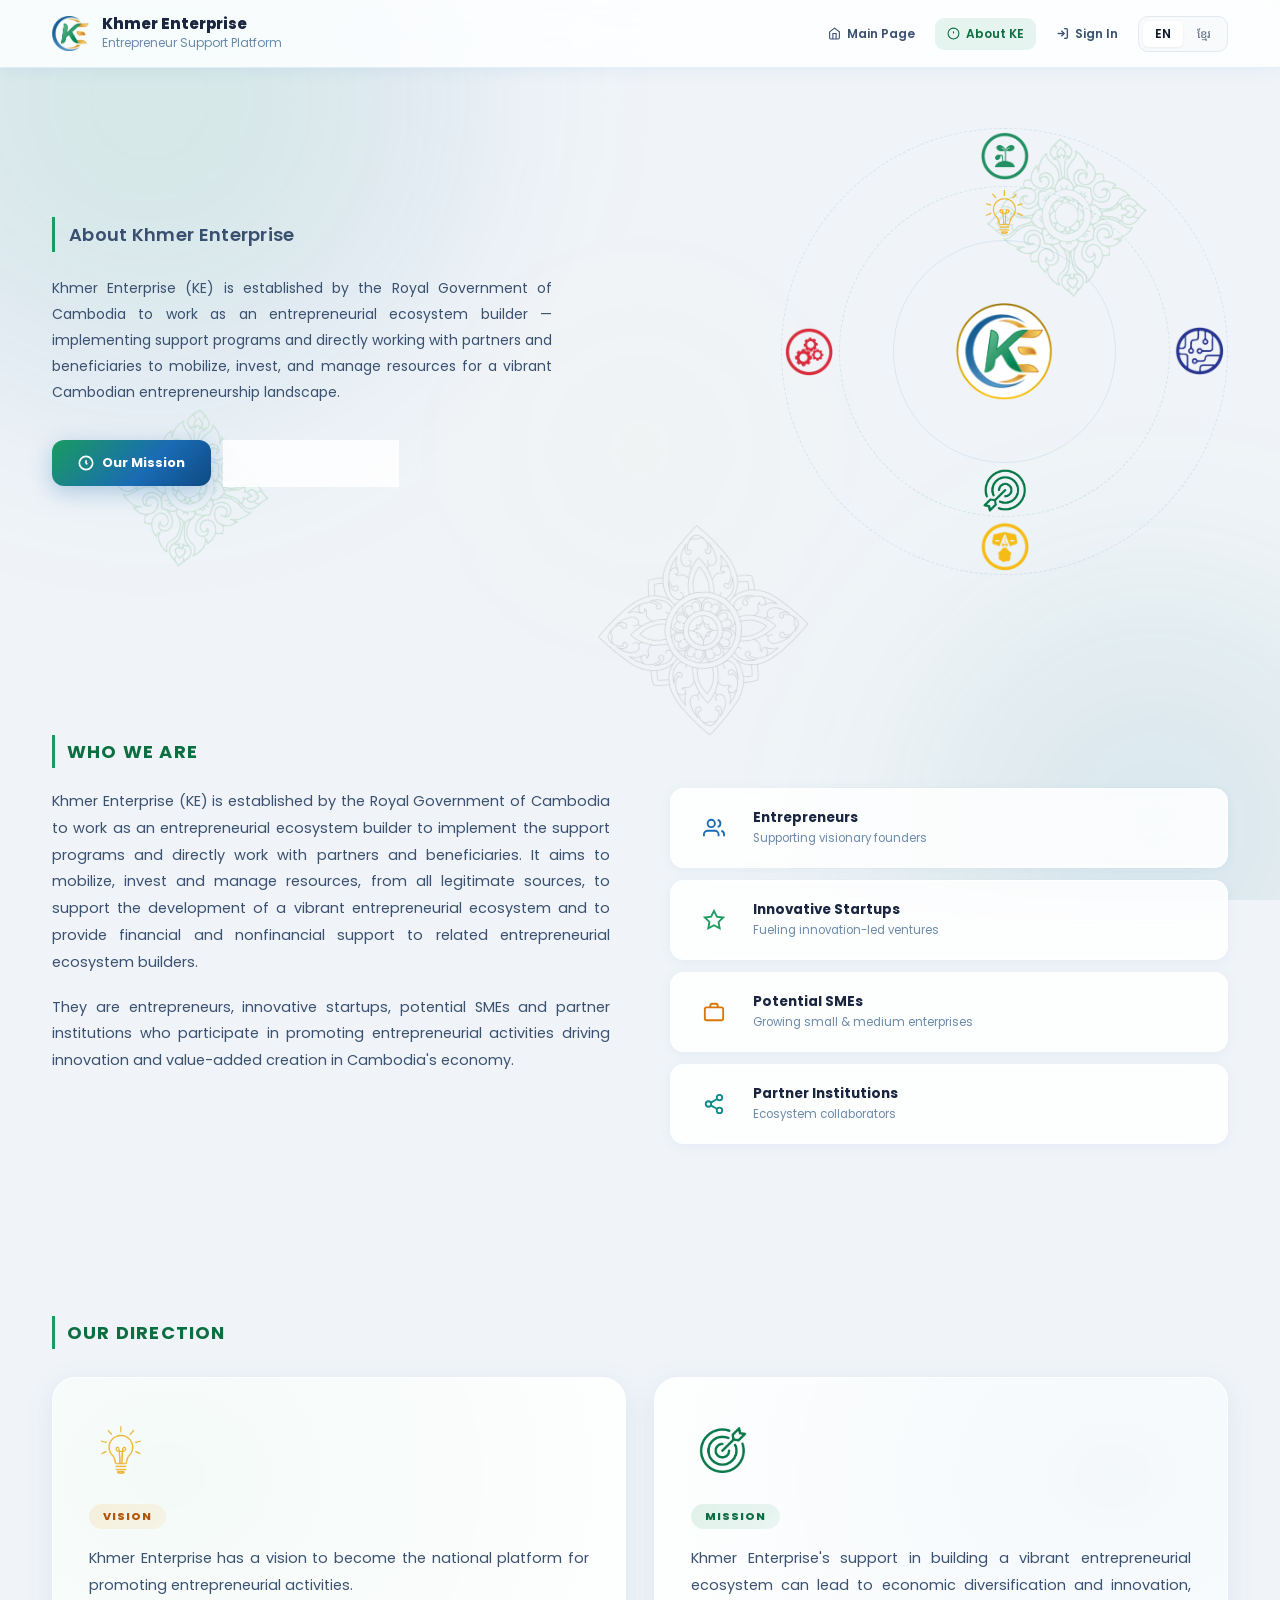
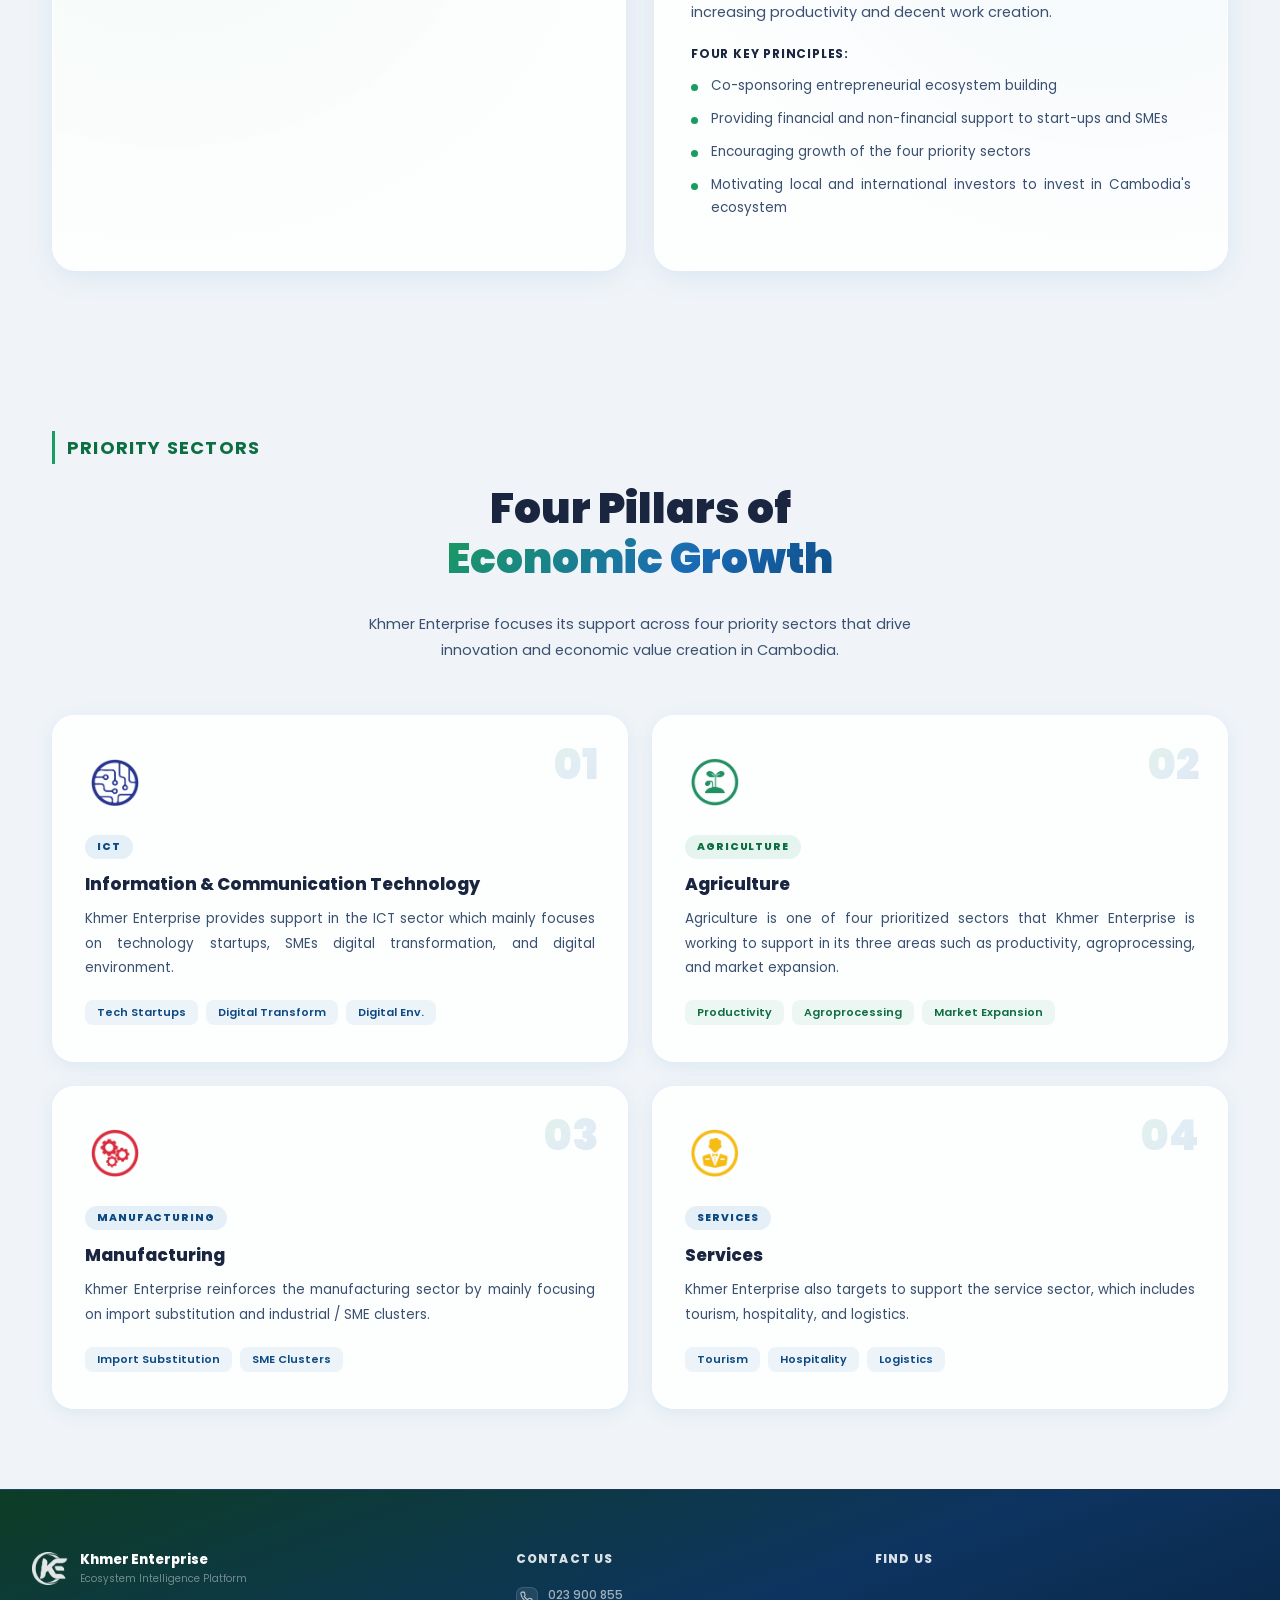
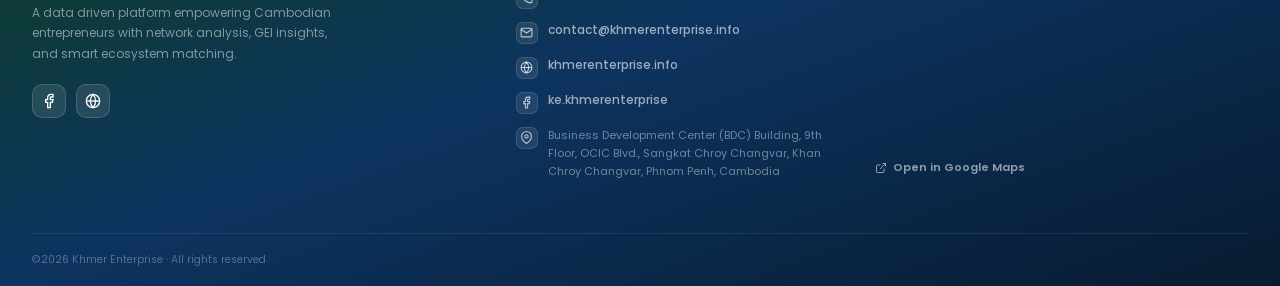
==== aboutke.html @ 92e5f7a9 "heh" ====
<!DOCTYPE html>
<html lang="en">
<head>
<meta charset="UTF-8">
<meta name="viewport" content="width=device-width, initial-scale=1.0">
<title>About KE · Khmer Enterprise</title>
<link href="https://fonts.googleapis.com/css2?family=Poppins:wght@300;400;500;600;700;800;900&family=Noto+Sans+Khmer:wght@300;400;500;600;700;800&display=swap" rel="stylesheet">
<link rel="stylesheet" href="css/aboutke.css">
<link rel="icon" type="image/x-icon" href="images/favicon.ico">
</head>
<body>

<!-- ══════════════════════════════ BACKGROUND ══════════════════════════════ -->
<div class="bg-layer">
  <div class="bg-orb bg-orb-1"></div>
  <div class="bg-orb bg-orb-2"></div>
  <div class="bg-orb bg-orb-3"></div>
  <img src="images/artwork_2.png" alt="" class="bg-artwork bg-artwork-main">
  <img src="images/artwork_1.png" alt="" class="bg-artwork bg-artwork-third">
  <img src="images/artwork_2.png" alt="" class="bg-artwork bg-artwork-secondary">
</div>

<!-- ══════════════════════════════ NAV ══════════════════════════════ -->
<nav class="nav" id="main-nav">
  <div class="nav-inner">
    <a href="index.html" class="nav-logo">
      <img src="images/logo_KE.png" alt="KE" class="nav-logo-img">
      <div>
        <div class="nav-brand">Khmer Enterprise</div>
        <div class="nav-sub">Entrepreneur Support Platform</div>
      </div>
    </a>

    <div class="nav-links" id="nav-links">
      <!-- Page navigation -->
      <a href="index.html" class="nav-link">
        <svg xmlns="http://www.w3.org/2000/svg" width="13" height="13" viewBox="0 0 24 24" fill="none" stroke="currentColor" stroke-width="2"><path d="M3 9l9-7 9 7v11a2 2 0 0 1-2 2H5a2 2 0 0 1-2-2z"/><polyline points="9 22 9 12 15 12 15 22"/></svg>
        <span data-en="Main Page" data-kh="ទំព័រដើម">Main Page</span>
      </a>
      <a href="aboutke.html" class="nav-link active">
        <svg xmlns="http://www.w3.org/2000/svg" width="13" height="13" viewBox="0 0 24 24" fill="none" stroke="currentColor" stroke-width="2"><circle cx="12" cy="12" r="10"/><line x1="12" y1="8" x2="12" y2="12"/><line x1="12" y1="16" x2="12.01" y2="16"/></svg>
        <span data-en="About KE" data-kh="អំពីសហគ្រិនខ្មែរ">About KE</span>
      </a>
      <a href="login.html" class="nav-link">
        <svg xmlns="http://www.w3.org/2000/svg" width="13" height="13" viewBox="0 0 24 24" fill="none" stroke="currentColor" stroke-width="2.5"><path d="M15 3h4a2 2 0 0 1 2 2v14a2 2 0 0 1-2 2h-4"/><polyline points="10 17 15 12 10 7"/><line x1="15" y1="12" x2="3" y2="12"/></svg>
        <span data-en="Sign In" data-kh="ចូលប្រើប្រាស់">Sign In</span>
      </a>
      <button class="lang-toggle" id="lang-toggle" onclick="toggleLanguage()" aria-label="Toggle language">
        <span class="lang-option lang-option-en active">EN</span>
        <span class="lang-option lang-option-kh">ខ្មែរ</span>
      </button>
    </div>

    <button class="hamburger" id="hamburger" onclick="toggleMenu()" aria-label="Menu">
      <span></span><span></span><span></span>
    </button>
  </div>
</nav>

<!-- ══════════════════════════════ HERO ══════════════════════════════ -->
<section class="ake-hero">
  <div class="ake-hero-inner">
    <div class="ake-hero-badge" data-aos="fade-up">
      <span data-en="About Khmer Enterprise" data-kh="អំពីសហគ្រិនខ្មែរ">About Khmer Enterprise</span>
    </div>
    <p class="ake-hero-desc" data-aos="fade-up" data-aos-delay="160"
       data-en="Khmer Enterprise (KE) is established by the Royal Government of Cambodia to work as an entrepreneurial ecosystem builder — implementing support programs and directly working with partners and beneficiaries to mobilize, invest, and manage resources for a vibrant Cambodian entrepreneurship landscape."
       data-kh="សហគ្រិនខ្មែរ (KE) ត្រូវបានបង្កើតឡើងដោយរាជរដ្ឋាភិបាលកម្ពុជាដើម្បីដើរតួជាអ្នកកសាងប្រព័ន្ធអេកូឡូស៊ីសហគ្រិន ក្នុងការអនុវត្តកម្មវិធីគាំទ្រ និងធ្វើការដោយផ្ទាល់ជាមួយដៃគូ និងអ្នកទទួលផល ដើម្បីគ្រប់គ្រងធនធានសម្រាប់ការអភិវឌ្ឍសហគ្រិនភាពនៅកម្ពុជា។">
      Khmer Enterprise (KE) is established by the Royal Government of Cambodia to work as an entrepreneurial ecosystem builder — implementing support programs and directly working with partners and beneficiaries to mobilize, invest, and manage resources for a vibrant Cambodian entrepreneurship landscape.
    </p>
    <div class="ake-hero-actions" data-aos="fade-up" data-aos-delay="240">
      <a href="#vision-mission" class="btn-primary">
        <svg xmlns="http://www.w3.org/2000/svg" width="16" height="16" viewBox="0 0 24 24" fill="none" stroke="currentColor" stroke-width="2.5"><circle cx="12" cy="12" r="10"/><polyline points="12 8 12 12 14 14"/></svg>
        <span data-en="Our Mission" data-kh="បេសកកម្មរបស់យើង">Our Mission</span>
      </a>
      <a href="#sectors" class="btn-ghost">
        <svg xmlns="http://www.w3.org/2000/svg" width="16" height="16" viewBox="0 0 24 24" fill="none" stroke="currentColor" stroke-width="2"><rect x="3" y="3" width="7" height="7"/><rect x="14" y="3" width="7" height="7"/><rect x="3" y="14" width="7" height="7"/><rect x="14" y="14" width="7" height="7"/></svg>
        <span data-en="Explore Sectors" data-kh="ស្វែងរកវិស័យ">Explore Sectors</span>
      </a>
    </div>
  </div>

  <!-- Floating KE emblem with icon satellites -->
    <div class="ake-hero-emblem" data-aos="fade-left" data-aos-delay="200">
        <div class="emblem-ring emblem-ring-outer"></div>
        <div class="emblem-ring emblem-ring-mid"></div>
        <div class="emblem-ring emblem-ring-inner"></div>

        <!-- Center logo -->
        <div class="emblem-logo-wrap">
        <img src="images/KEbot_2.png" alt="KE Logo" class="emblem-logo">
        </div>

        <!-- OUTER RING (100% - FIRST CIRCLE) - 4 artwork icons moving CLOCKWISE -->
        <div class="emblem-orbit emblem-orbit-outer-1">
        <div class="emblem-satellite emblem-satellite-outer">
            <img src="images/artwork_icon_1.png" alt="Icon 1">
        </div>
        </div>
        <div class="emblem-orbit emblem-orbit-outer-2">
        <div class="emblem-satellite emblem-satellite-outer">
            <img src="images/artwork_icon_2.png" alt="Icon 2">
        </div>
        </div>
        <div class="emblem-orbit emblem-orbit-outer-3">
        <div class="emblem-satellite emblem-satellite-outer">
            <img src="images/artwork_icon_3.png" alt="Icon 3">
        </div>
        </div>
        <div class="emblem-orbit emblem-orbit-outer-4">
        <div class="emblem-satellite emblem-satellite-outer">
            <img src="images/artwork_icon_4.png" alt="Icon 4">
        </div>
        </div>

        <!-- MID RING (74% - SECOND CIRCLE) - Vision & Mission moving COUNTER-CLOCKWISE -->
        <div class="emblem-orbit emblem-orbit-mid-1">
        <div class="emblem-satellite emblem-satellite-mid">
            <img src="images/artwork_icon_vision.png" alt="Vision Icon">
        </div>
        </div>
        <div class="emblem-orbit emblem-orbit-mid-2">
        <div class="emblem-satellite emblem-satellite-mid">
            <img src="images/artwork_icon_mission.png" alt="Mission Icon">
        </div>
        </div>
    </div>
</section>

<!-- ══════════════════════════════ ABOUT BLOCK ══════════════════════════════ -->
<section class="ake-section" id="about">
  <div class="ake-section-inner">
    <div class="ake-section-label" data-aos="fade-up">
      <span data-en="Who We Are" data-kh="សហគ្រិនខ្មែរជានរណា">Who We Are</span>
    </div>
    <div class="about-two-col" data-aos="fade-up" data-aos-delay="60">
      <div class="about-text-block">
        <p class="about-para"
           data-en="Khmer Enterprise (KE) is established by the Royal Government of Cambodia to work as an entrepreneurial ecosystem builder to implement the support programs and directly work with partners and beneficiaries. It aims to mobilize, invest and manage resources, from all legitimate sources, to support the development of a vibrant entrepreneurial ecosystem and to provide financial and nonfinancial support to related entrepreneurial ecosystem builders."
           data-kh="សហគ្រិនខ្មែរ (KE) ត្រូវបានបង្កើតឡើងដោយរាជរដ្ឋាភិបាលកម្ពុជាដើម្បីដើរតួជាអ្នកកសាងប្រព័ន្ធអេកូឡូស៊ីសហគ្រិន ក្នុងការអនុវត្តកម្មវិធីគាំទ្រនានា និងធ្វើការដោយផ្ទាល់ជាមួយដៃគូ និងអ្នកទទួលផល។ សហគ្រិនខ្មែរមានគោលបំណងកៀរគរ វិនិយោគ និងគ្រប់គ្រងធនធានពីប្រភពស្របច្បាប់ទាំងឡាយ ដើម្បីគាំទ្រដល់ការអភិវឌ្ឍប្រព័ន្ធអេកូឡូស៊ីសហគ្រិនភាពដែលមានភាពរស់រវើក និងផ្តល់ការគាំទ្រផ្នែកហិរញ្ញវត្ថុ និងមិនមែនហិរញ្ញវត្ថុ ដល់អ្នកកសាងពាក់ព័ន្ធ ក្នុងប្រព័ន្ធអេកូឡូស៊ីសហគ្រិនភាព។">
          Khmer Enterprise (KE) is established by the Royal Government of Cambodia to work as an entrepreneurial ecosystem builder to implement the support programs and directly work with partners and beneficiaries. It aims to mobilize, invest and manage resources, from all legitimate sources, to support the development of a vibrant entrepreneurial ecosystem and to provide financial and nonfinancial support to related entrepreneurial ecosystem builders.
        </p>
        <p class="about-para"
           data-en="They are entrepreneurs, innovative startups, potential SMEs and partner institutions who participate in promoting entrepreneurial activities driving innovation and value-added creation in Cambodia's economy."
           data-kh="អ្នកទាំងនោះរួមមាន សហគ្រិន ធុរកិច្ចបង្កើតថ្មីដែលមានលក្ខណៈនវានុវត្តន៍ សហគ្រាសធុនតូច និងមធ្យមដែលពោរពេញដោយសក្តានុពល និងស្ថាប័នដៃគូ ដែលចូលរួមលើកម្ពស់សកម្មភាពសហគ្រិនភាព ដើម្បីជំរុញនវានុវត្តន៍ និងការបង្កើតតម្លៃបន្ថែម នៅក្នុងសេដ្ឋកិច្ចកម្ពុជា។">
          They are entrepreneurs, innovative startups, potential SMEs and partner institutions who participate in promoting entrepreneurial activities driving innovation and value-added creation in Cambodia's economy.
        </p>
      </div>
      <div class="about-pillars">
        <div class="pillar-card" data-aos="fade-up" data-aos-delay="100">
          <div class="pillar-icon">
            <svg xmlns="http://www.w3.org/2000/svg" width="22" height="22" viewBox="0 0 24 24" fill="none" stroke="var(--blue)" stroke-width="2"><path d="M17 21v-2a4 4 0 0 0-4-4H5a4 4 0 0 0-4 4v2"/><circle cx="9" cy="7" r="4"/><path d="M23 21v-2a4 4 0 0 0-3-3.87"/><path d="M16 3.13a4 4 0 0 1 0 7.75"/></svg>
          </div>
          <div>
            <div class="pillar-title" data-en="Entrepreneurs" data-kh="សហគ្រិន">Entrepreneurs</div>
            <div class="pillar-desc" data-en="Supporting visionary founders" data-kh="ជំរុញដល់ស្ថាបនិក">Supporting visionary founders</div>
          </div>
        </div>
        <div class="pillar-card" data-aos="fade-up" data-aos-delay="160">
          <div class="pillar-icon">
            <svg xmlns="http://www.w3.org/2000/svg" width="22" height="22" viewBox="0 0 24 24" fill="none" stroke="var(--green)" stroke-width="2"><polygon points="12 2 15.09 8.26 22 9.27 17 14.14 18.18 21.02 12 17.77 5.82 21.02 7 14.14 2 9.27 8.91 8.26 12 2"/></svg>
          </div>
          <div>
            <div class="pillar-title" data-en="Innovative Startups" data-kh="ធុរកិច្ចបង្កើតថ្មី">Innovative Startups</div>
            <div class="pillar-desc" data-en="Fueling innovation-led ventures" data-kh="ជំរុញគំនិតថ្មី">Fueling innovation-led ventures</div>
          </div>
        </div>
        <div class="pillar-card" data-aos="fade-up" data-aos-delay="220">
          <div class="pillar-icon">
            <svg xmlns="http://www.w3.org/2000/svg" width="22" height="22" viewBox="0 0 24 24" fill="none" stroke="var(--orange)" stroke-width="2"><rect x="2" y="7" width="20" height="14" rx="2"/><path d="M16 7V5a2 2 0 0 0-2-2h-4a2 2 0 0 0-2 2v2"/></svg>
          </div>
          <div>
            <div class="pillar-title" data-en="Potential SMEs" data-kh="សហគ្រាសធុនតូច-មធ្យម">Potential SMEs</div>
            <div class="pillar-desc" data-en="Growing small & medium enterprises" data-kh="លូតលាស់ SMEs">Growing small &amp; medium enterprises</div>
          </div>
        </div>
        <div class="pillar-card" data-aos="fade-up" data-aos-delay="280">
          <div class="pillar-icon">
            <svg xmlns="http://www.w3.org/2000/svg" width="22" height="22" viewBox="0 0 24 24" fill="none" stroke="var(--teal)" stroke-width="2"><circle cx="18" cy="5" r="3"/><circle cx="6" cy="12" r="3"/><circle cx="18" cy="19" r="3"/><line x1="8.59" y1="13.51" x2="15.42" y2="17.49"/><line x1="15.41" y1="6.51" x2="8.59" y2="10.49"/></svg>
          </div>
          <div>
            <div class="pillar-title" data-en="Partner Institutions" data-kh="ស្ថាប័នដៃគូ">Partner Institutions</div>
            <div class="pillar-desc" data-en="Ecosystem collaborators" data-kh="អ្នកចូលរួមប្រព័ន្ធ">Ecosystem collaborators</div>
          </div>
        </div>
      </div>
    </div>
  </div>
</section>

<!-- ══════════════════════════════ VISION & MISSION ══════════════════════════════ -->
<section class="ake-section vm-section" id="vision-mission">
  <div class="ake-section-inner">
    <div class="ake-section-label" data-aos="fade-up">
      <span data-en="Our Direction" data-kh="ទិសដៅរបស់យើង">Our Direction</span>
    </div>

    <div class="vm-grid">

      <!-- VISION CARD -->
      <div class="vm-card vm-card-vision" data-aos="fade-right" data-aos-delay="60">
        <div class="vm-card-glow vm-glow-green"></div>
        <div class="vm-icon-wrap">
          <img src="images/artwork_icon_vision.png" alt="Vision" class="vm-icon-img" onerror="this.style.display='none'; this.nextElementSibling.style.display='flex'">
          <div class="vm-icon-fallback" style="display:none">
            <svg xmlns="http://www.w3.org/2000/svg" width="30" height="30" viewBox="0 0 24 24" fill="none" stroke="currentColor" stroke-width="1.8"><circle cx="12" cy="12" r="3"/><path d="M2 12s3.636-7 10-7 10 7 10 7-3.636 7-10 7S2 12 2 12"/></svg>
          </div>
        </div>
        <div class="vm-tag" data-en="Vision" data-kh="ចក្ខុវិស័យ">Vision</div>
        <p class="vm-text"
           data-en="Khmer Enterprise has a vision to become the national platform for promoting entrepreneurial activities."
           data-kh="ចក្ខុវិស័យរបស់សហគ្រិនខ្មែរ គឺក្លាយជាថ្នាលជាតិសម្រាប់ការលើកកម្ពស់គ្រប់សកម្មភាពរបស់វិស័យសហគ្រិនភាព។">
          Khmer Enterprise has a vision to become the national platform for promoting entrepreneurial activities.
        </p>
      </div>

      <!-- MISSION CARD -->
      <div class="vm-card vm-card-mission" data-aos="fade-left" data-aos-delay="120">
        <div class="vm-card-glow vm-glow-blue"></div>
        <div class="vm-icon-wrap">
          <img src="images/artwork_icon_mission.png" alt="Mission" class="vm-icon-img" onerror="this.style.display='none'; this.nextElementSibling.style.display='flex'">
          <div class="vm-icon-fallback" style="display:none">
            <svg xmlns="http://www.w3.org/2000/svg" width="30" height="30" viewBox="0 0 24 24" fill="none" stroke="currentColor" stroke-width="1.8"><circle cx="12" cy="12" r="10"/><circle cx="12" cy="12" r="6"/><circle cx="12" cy="12" r="2"/></svg>
          </div>
        </div>
        <div class="vm-tag vm-tag-blue" data-en="Mission" data-kh="បេសកកម្ម">Mission</div>
        <p class="vm-text"
           data-en="Khmer Enterprise's support in building a vibrant entrepreneurial ecosystem can lead to economic diversification and innovation, increasing productivity and decent work creation."
           data-kh="ការគាំទ្ររបស់សហគ្រិនខ្មែរ ក្នុងការកសាងប្រព័ន្ធអេកូឡូស៊ីសហគ្រិនភាពដ៏រស់រវើក អាចនាំទៅរកការធ្វើពិពិធកម្មសេដ្ឋកិច្ច និងនវានុវត្តន៍ បង្កើនផលិតភាព និងការបង្កើតការងារសមរម្យ។">
          Khmer Enterprise's support in building a vibrant entrepreneurial ecosystem can lead to economic diversification and innovation, increasing productivity and decent work creation.
        </p>
        <div class="vm-principles">
          <div class="vm-principles-title" data-en="Four Key Principles:" data-kh="គោលការណ៍សំខាន់ៗចំនួន ៤:">Four Key Principles:</div>
          <ul class="vm-list">
            <li data-en="Co-sponsoring entrepreneurial ecosystem building" data-kh="សហការឧបត្ថម្ភគាំទ្រដល់កិច្ចការកសាងប្រព័ន្ធអេកូឡូស៊ីសហគ្រិនភាព">Co-sponsoring entrepreneurial ecosystem building</li>
            <li data-en="Providing financial and non-financial support to start-ups and SMEs" data-kh="ផ្តល់ការគាំទ្រផ្នែកហិរញ្ញវត្ថុ និងមិនមែនហិរញ្ញវត្ថុដល់ធុរកិច្ចបង្កើតថ្មី និង SMEs">Providing financial and non-financial support to start-ups and SMEs</li>
            <li data-en="Encouraging growth of the four priority sectors" data-kh="លើកទឹកចិត្ត និងជំរុញកំណើនរបស់វិស័យអាទិភាពទាំងបួន">Encouraging growth of the four priority sectors</li>
            <li data-en="Motivating local and international investors to invest in Cambodia's ecosystem" data-kh="លើកទឹកចិត្តដល់វិនិយោគិនក្នុងស្រុក និងក្រៅស្រុក ឱ្យវិនិយោគលើប្រព័ន្ធអេកូឡូស៊ីសហគ្រិនភាពនៅកម្ពុជា">Motivating local and international investors to invest in Cambodia's ecosystem</li>
          </ul>
        </div>
      </div>

    </div>
  </div>
</section>

<!-- ══════════════════════════════ SECTORS ══════════════════════════════ -->
<section class="ake-section sectors-section" id="sectors">
  <div class="ake-section-inner">
    <div class="ake-section-label" data-aos="fade-up">
      <span data-en="Priority Sectors" data-kh="វិស័យអាទិភាព">Priority Sectors</span>
    </div>
    <h2 class="ake-section-title centered" data-aos="fade-up" data-aos-delay="40">
      <span data-en="Four Pillars of" data-kh="សសរស្តម្ភទាំងបួននៃ">Four Pillars of</span><br>
      <span class="gradient-text" data-en="Economic Growth" data-kh="កំណើនសេដ្ឋកិច្ច">Economic Growth</span>
    </h2>
    <p class="sectors-subtitle" data-aos="fade-up" data-aos-delay="80"
       data-en="Khmer Enterprise focuses its support across four priority sectors that drive innovation and economic value creation in Cambodia."
       data-kh="សហគ្រិនខ្មែរ ផ្តោតលើការគាំទ្រ វិស័យអាទិភាពទាំងបួន ដើម្បីជំរុញនវានុវត្តន៍ និងការបង្កើតតម្លៃសេដ្ឋកិច្ចនៅកម្ពុជា។">
      Khmer Enterprise focuses its support across four priority sectors that drive innovation and economic value creation in Cambodia.
    </p>

    <div class="sectors-grid">

      <!-- ICT -->
      <div class="sector-card sector-ict" data-aos="fade-up" data-aos-delay="60">
        <div class="sector-number">01</div>
        <div class="sector-icon-wrap">
          <img src="images/artwork_icon_2.png" alt="ICT" class="sector-icon-img" onerror="this.style.display='none'; this.nextElementSibling.style.display='flex'">
          <div class="sector-icon-fallback" style="display:none">
            <svg xmlns="http://www.w3.org/2000/svg" width="36" height="36" viewBox="0 0 24 24" fill="none" stroke="currentColor" stroke-width="1.6"><rect x="2" y="3" width="20" height="14" rx="2"/><line x1="8" y1="21" x2="16" y2="21"/><line x1="12" y1="17" x2="12" y2="21"/></svg>
          </div>
        </div>
        <div class="sector-tag" data-en="ICT" data-kh="ICT">ICT</div>
        <h3 class="sector-title"
            data-en="Information & Communication Technology"
            data-kh="បច្ចេកវិទ្យាព័ត៌មាន និងសារគមនាគមន៍">
          Information &amp; Communication Technology
        </h3>
        <p class="sector-desc"
           data-en="Khmer Enterprise provides support in the ICT sector which mainly focuses on technology startups, SMEs digital transformation, and digital environment."
           data-kh="សហគ្រិនខ្មែរផ្តល់ការគាំទ្រដល់វិស័យបច្ចេកវិទ្យាព័ត៌មាន និងសារគមនាគមន៍ (ICT) ដែលផ្តោតសំខាន់លើធុរកិច្ចបង្កើតថ្មីផ្នែកបច្ចេកវិទ្យា បរិវត្តកម្មឌីជីថលរបស់ SMEs និងបរិយាកាសឌីជីថល។">
          Khmer Enterprise provides support in the ICT sector which mainly focuses on technology startups, SMEs digital transformation, and digital environment.
        </p>
        <div class="sector-tags-row">
          <span class="stag" data-en="Tech Startups" data-kh="ធុរកិច្ចបច្ចេកវិទ្យា">Tech Startups</span>
          <span class="stag" data-en="Digital Transform" data-kh="ការបំប្លែងឌីជីថល">Digital Transform</span>
          <span class="stag" data-en="Digital Env." data-kh="បរិយាកាស">Digital Env.</span>
        </div>
      </div>

      <!-- AGRICULTURE -->
      <div class="sector-card sector-agri" data-aos="fade-up" data-aos-delay="120">
        <div class="sector-number">02</div>
        <div class="sector-icon-wrap">
          <img src="images/artwork_icon_1.png" alt="Agriculture" class="sector-icon-img" onerror="this.style.display='none'; this.nextElementSibling.style.display='flex'">
          <div class="sector-icon-fallback" style="display:none">
            <svg xmlns="http://www.w3.org/2000/svg" width="36" height="36" viewBox="0 0 24 24" fill="none" stroke="currentColor" stroke-width="1.6"><path d="M2 22 C4 17 8 10 12 8 C16 6 20 8 22 4"/><path d="M12 22 C12 16 10 12 7 10"/></svg>
          </div>
        </div>
        <div class="sector-tag sector-tag-green" data-en="Agriculture" data-kh="កសិកម្ម">Agriculture</div>
        <h3 class="sector-title" data-en="Agriculture" data-kh="កសិកម្ម">Agriculture</h3>
        <p class="sector-desc"
           data-en="Agriculture is one of four prioritized sectors that Khmer Enterprise is working to support in its three areas such as productivity, agroprocessing, and market expansion."
           data-kh="កសិកម្មគឺជាវិស័យមួយក្នុងចំណោម វិស័យអាទិភាពទាំងបួន ដែលសហគ្រិនខ្មែរ ធ្វើការគាំទ្រ ទៅលើបីផ្នែក សំខាន់ ដូចជា ផលិតភាព កសិ-រកែច្នៃ និងការពង្រីកទីផ្សារ។">
          Agriculture is one of four prioritized sectors that Khmer Enterprise is working to support in its three areas such as productivity, agroprocessing, and market expansion.
        </p>
        <div class="sector-tags-row">
          <span class="stag stag-green" data-en="Productivity" data-kh="ផលិតភាព">Productivity</span>
          <span class="stag stag-green" data-en="Agroprocessing" data-kh="កសិ-រកែច្នៃ">Agroprocessing</span>
          <span class="stag stag-green" data-en="Market Expansion" data-kh="ទីផ្សារ">Market Expansion</span>
        </div>
      </div>

      <!-- MANUFACTURING -->
      <div class="sector-card sector-mfg" data-aos="fade-up" data-aos-delay="180">
        <div class="sector-number">03</div>
        <div class="sector-icon-wrap">
          <img src="images/artwork_icon_4.png" alt="Manufacturing" class="sector-icon-img" onerror="this.style.display='none'; this.nextElementSibling.style.display='flex'">
          <div class="sector-icon-fallback" style="display:none">
            <svg xmlns="http://www.w3.org/2000/svg" width="36" height="36" viewBox="0 0 24 24" fill="none" stroke="currentColor" stroke-width="1.6"><rect x="2" y="7" width="20" height="14" rx="1"/><path d="M16 7V5a2 2 0 0 0-2-2h-4a2 2 0 0 0-2 2v2"/></svg>
          </div>
        </div>
        <div class="sector-tag sector-tag-red" data-en="Manufacturing" data-kh="កម្មន្តសាល">Manufacturing</div>
        <h3 class="sector-title" data-en="Manufacturing" data-kh="កម្មន្តសាល (ការផលិត)">Manufacturing</h3>
        <p class="sector-desc"
           data-en="Khmer Enterprise reinforces the manufacturing sector by mainly focusing on import substitution and industrial / SME clusters."
           data-kh="សហគ្រិនខ្មែរ បានជួយពង្រឹងវិស័យកម្មន្តសាលនៅកម្ពុជា ដោយផ្តោតសំខាន់ ទៅលើផលិតកម្មជំនួសការ នាំចូល និងការបង្កើត ចង្កោមឧស្សាហកម្ម/SMEs។">
          Khmer Enterprise reinforces the manufacturing sector by mainly focusing on import substitution and industrial / SME clusters.
        </p>
        <div class="sector-tags-row">
          <span class="stag stag-red" data-en="Import Substitution" data-kh="ជំនួសការនាំចូល">Import Substitution</span>
          <span class="stag stag-red" data-en="SME Clusters" data-kh="ចង្កោម SMEs">SME Clusters</span>
        </div>
      </div>

      <!-- SERVICES -->
      <div class="sector-card sector-svc" data-aos="fade-up" data-aos-delay="240">
        <div class="sector-number">04</div>
        <div class="sector-icon-wrap">
          <img src="images/artwork_icon_3.png" alt="Services" class="sector-icon-img" onerror="this.style.display='none'; this.nextElementSibling.style.display='flex'">
          <div class="sector-icon-fallback" style="display:none">
            <svg xmlns="http://www.w3.org/2000/svg" width="36" height="36" viewBox="0 0 24 24" fill="none" stroke="currentColor" stroke-width="1.6"><path d="M3 9l9-7 9 7v11a2 2 0 0 1-2 2H5a2 2 0 0 1-2-2z"/><polyline points="9 22 9 12 15 12 15 22"/></svg>
          </div>
        </div>
        <div class="sector-tag sector-tag-yellow" data-en="Services" data-kh="សេវាកម្ម">Services</div>
        <h3 class="sector-title" data-en="Services" data-kh="សេវាកម្ម">Services</h3>
        <p class="sector-desc"
           data-en="Khmer Enterprise also targets to support the service sector, which includes tourism, hospitality, and logistics."
           data-kh="សហគ្រិនខ្មែរ ក៏ផ្តោតលើការ គាំទ្រដល់វិស័យ សេវាកម្មផងដែរ ដែលក្នុងនោះ រួមមាន ទេសចរណ៍ បដិសណ្ឋារកិច្ច និងភស្តុភារ។">
          Khmer Enterprise also targets to support the service sector, which includes tourism, hospitality, and logistics.
        </p>
        <div class="sector-tags-row">
          <span class="stag stag-yellow" data-en="Tourism" data-kh="ទេសចរណ៍">Tourism</span>
          <span class="stag stag-yellow" data-en="Hospitality" data-kh="បដិសណ្ឋារកិច្ច">Hospitality</span>
          <span class="stag stag-yellow" data-en="Logistics" data-kh="ភស្តុភារ">Logistics</span>
        </div>
      </div>

    </div>
  </div>
</section>



<!-- ══════════════════════════════ FOOTER — matches index.html exactly ══════════════════════════════ -->
<footer class="footer">
  <div class="footer-inner">

    <!-- Brand + Tagline -->
    <div class="footer-col footer-col-brand">
      <div class="footer-brand">
        <img src="images/logo_KE.png" alt="KE" class="footer-logo">
        <div>
          <div class="footer-name">Khmer Enterprise</div>
          <div class="footer-tagline">Ecosystem Intelligence Platform</div>
        </div>
      </div>
      <p class="footer-about" data-en="A data driven platform empowering Cambodian entrepreneurs with network analysis, GEI insights, and smart ecosystem matching." data-kh="ថ្នាលដែលដំណើរការដោយទិន្នន័យ ដើម្បីបង្កើនអំណាចដល់សហគ្រិនខ្មែរ ជាមួយការវិភាគបណ្តាញ GEI insights និងការផ្គូផ្គងប្រព័ន្ធ">A data driven platform empowering Cambodian entrepreneurs with network analysis, GEI insights, and smart ecosystem matching.</p>
      <div class="footer-social">
        <a href="https://www.facebook.com/ke.khmerenterprise" target="_blank" rel="noopener" class="footer-social-btn" aria-label="Facebook">
          <svg xmlns="http://www.w3.org/2000/svg" width="16" height="16" viewBox="0 0 24 24" fill="none" stroke="currentColor" stroke-width="2"><path d="M18 2h-3a5 5 0 0 0-5 5v3H7v4h3v8h4v-8h3l1-4h-4V7a1 1 0 0 1 1-1h3z"/></svg>
        </a>
        <a href="https://khmerenterprise.info" target="_blank" rel="noopener" class="footer-social-btn" aria-label="Website">
          <svg xmlns="http://www.w3.org/2000/svg" width="16" height="16" viewBox="0 0 24 24" fill="none" stroke="currentColor" stroke-width="2"><circle cx="12" cy="12" r="10"/><line x1="2" y1="12" x2="22" y2="12"/><path d="M12 2a15.3 15.3 0 0 1 4 10 15.3 15.3 0 0 1-4 10 15.3 15.3 0 0 1-4-10 15.3 15.3 0 0 1 4-10z"/></svg>
        </a>
      </div>
    </div>

    <!-- Contact Info -->
    <div class="footer-col">
      <div class="footer-col-title" data-en="Contact Us" data-kh="ទំនាក់ទំនងយើង">Contact Us</div>
      <ul class="footer-contact-list">
        <li>
          <span class="footer-contact-icon">
            <svg xmlns="http://www.w3.org/2000/svg" width="13" height="13" viewBox="0 0 24 24" fill="none" stroke="currentColor" stroke-width="2"><path d="M22 16.92v3a2 2 0 0 1-2.18 2 19.79 19.79 0 0 1-8.63-3.07A19.5 19.5 0 0 1 4.69 13a19.79 19.79 0 0 1-3.07-8.67A2 2 0 0 1 3.6 2.12h3a2 2 0 0 1 2 1.72c.127.96.361 1.903.7 2.81a2 2 0 0 1-.45 2.11L7.91 9.91a16 16 0 0 0 6.12 6.12l1.95-1.95a2 2 0 0 1 2.11-.45c.907.339 1.85.573 2.81.7A2 2 0 0 1 22 16.92z"/></svg>
          </span>
          <a href="tel:023900855">023 900 855</a>
        </li>
        <li>
          <span class="footer-contact-icon">
            <svg xmlns="http://www.w3.org/2000/svg" width="13" height="13" viewBox="0 0 24 24" fill="none" stroke="currentColor" stroke-width="2"><path d="M4 4h16c1.1 0 2 .9 2 2v12c0 1.1-.9 2-2 2H4c-1.1 0-2-.9-2-2V6c0-1.1.9-2 2-2z"/><polyline points="22,6 12,13 2,6"/></svg>
          </span>
          <a href="mailto:contact@khmerenterprise.info">contact@khmerenterprise.info</a>
        </li>
        <li>
          <span class="footer-contact-icon">
            <svg xmlns="http://www.w3.org/2000/svg" width="13" height="13" viewBox="0 0 24 24" fill="none" stroke="currentColor" stroke-width="2"><circle cx="12" cy="12" r="10"/><line x1="2" y1="12" x2="22" y2="12"/><path d="M12 2a15.3 15.3 0 0 1 4 10 15.3 15.3 0 0 1-4 10 15.3 15.3 0 0 1-4-10 15.3 15.3 0 0 1 4-10z"/></svg>
          </span>
          <a href="https://khmerenterprise.info" target="_blank" rel="noopener">khmerenterprise.info</a>
        </li>
        <li>
          <span class="footer-contact-icon">
            <svg xmlns="http://www.w3.org/2000/svg" width="13" height="13" viewBox="0 0 24 24" fill="none" stroke="currentColor" stroke-width="2"><path d="M18 2h-3a5 5 0 0 0-5 5v3H7v4h3v8h4v-8h3l1-4h-4V7a1 1 0 0 1 1-1h3z"/></svg>
          </span>
          <a href="https://www.facebook.com/ke.khmerenterprise" target="_blank" rel="noopener">ke.khmerenterprise</a>
        </li>
        <li class="footer-address-item">
          <span class="footer-contact-icon">
            <svg xmlns="http://www.w3.org/2000/svg" width="13" height="13" viewBox="0 0 24 24" fill="none" stroke="currentColor" stroke-width="2"><path d="M21 10c0 7-9 13-9 13s-9-6-9-13a9 9 0 0 1 18 0z"/><circle cx="12" cy="10" r="3"/></svg>
          </span>
          <span class="footer-address" data-en="Business Development Center (BDC) Building, 9th Floor, OCIC Blvd., Sangkat Chroy Changvar, Khan Chroy Changvar, Phnom Penh, Cambodia" data-kh="អគារ Business Development Center (BDC), ជាន់ទី 9, ផ្លូវ OCIC, ភ្នំពេញ">Business Development Center (BDC) Building, 9th Floor, OCIC Blvd., Sangkat Chroy Changvar, Khan Chroy Changvar, Phnom Penh, Cambodia</span>
        </li>
      </ul>
    </div>

    <!-- Map -->
    <div class="footer-col footer-col-map">
      <div class="footer-col-title" data-en="Find Us" data-kh="ស្វែងរកយើង">Find Us</div>
      <div class="footer-map-wrap">
        <iframe
          src="https://www.google.com/maps/embed?pb=!1m18!1m12!1m3!1d1706.6!2d104.926001!3d11.5958406!2m3!1f0!2f0!3f0!3m2!1i1024!2i768!4f13.1!3m3!1m2!1s0x3109538c22eb617d%3A0x4e20f616f2bf42e3!2sBusiness%20Development%20Center!5e0!3m2!1sen!2skh!4v1700000000000"
          width="100%"
          height="160"
          style="border:0; border-radius:12px; display:block;"
          allowfullscreen=""
          loading="lazy"
          referrerpolicy="no-referrer-when-downgrade"
          title="KE Office Location"
        ></iframe>
        <a href="https://www.google.com/maps/place/Business+Development+Center/@11.5958406,104.926001,853m" target="_blank" rel="noopener" class="footer-map-link">
          <svg xmlns="http://www.w3.org/2000/svg" width="12" height="12" viewBox="0 0 24 24" fill="none" stroke="currentColor" stroke-width="2"><path d="M18 13v6a2 2 0 0 1-2 2H5a2 2 0 0 1-2-2V8a2 2 0 0 1 2-2h6"/><polyline points="15 3 21 3 21 9"/><line x1="10" y1="14" x2="21" y2="3"/></svg>
          <span data-en="Open in Google Maps" data-kh="បើកក្នុង Google Maps">Open in Google Maps</span>
        </a>
      </div>
    </div>

  </div>

  <div class="footer-bottom">
    <div class="footer-bottom-inner">
      <div class="footer-copy" data-en="©2026 Khmer Enterprise · All rights reserved" data-kh="©2026 សហគ្រិនខ្មែរ · រក្សាសិទ្ធិគ្រប់យ៉ាង">©2026 Khmer Enterprise · All rights reserved</div>
    </div>
  </div>
</footer>

<script src="js/aboutke.js"></script>
</body>
</html>
---- css/aboutke.css ----
/* ════════════════════════════════
   KE · About KE — aboutke.css
   Matches index.css design system
════════════════════════════════ */
:root {
  --green:       #1a9b5f;
  --green-light: #2ecc8a;
  --green-dark:  #0d6e42;
  --blue:        #1a6bb5;
  --blue-dark:   #0d4a82;
  --teal:        #0e8a8a;
  --orange:      #d97706;
  --purple:      #6a3bb5;
  --bg:          #f0f4f8;
  --glass:       rgba(255,255,255,0.84);
  --glass-b:     rgba(255,255,255,0.96);
  --text-dark:   #1a2540;
  --text-mid:    #3a5070;
  --text-light:  #6b8aaa;
  --grad-main:   linear-gradient(135deg,#1a9b5f 0%,#1a6bb5 60%,#0d4a82 100%);
  --grad-deep:   linear-gradient(160deg,#0d3d25 0%,#0d3460 45%,#071b30 100%);
  --nav-h:       68px;
}

* { margin:0; padding:0; box-sizing:border-box; }
html { height:100%; scroll-behavior:smooth; overflow-x:hidden; }
body { font-family:'Poppins',sans-serif; min-height:100vh; background:var(--bg); overflow-x:hidden; color:var(--text-dark); }

/* ══════════════ BACKGROUND ══════════════ */
.bg-layer { position:fixed; inset:0; z-index:0; overflow:hidden; pointer-events:none; }
.bg-orb { position:absolute; border-radius:50%; pointer-events:none; filter:blur(90px); }
.bg-orb-1 {
  width:700px; height:700px; top:-250px; left:-200px;
  background:radial-gradient(circle,rgba(26,155,95,.14) 0%,rgba(26,107,181,.08) 60%,transparent 80%);
  animation:orbFloat1 14s ease-in-out infinite;
}
.bg-orb-2 {
  width:550px; height:550px; bottom:-200px; right:-150px;
  background:radial-gradient(circle,rgba(26,107,181,.12) 0%,rgba(26,155,95,.06) 60%,transparent 80%);
  animation:orbFloat2 18s ease-in-out infinite;
}
.bg-orb-3 {
  width:320px; height:320px; top:50%; left:50%; margin-left:-160px; margin-top:-160px;
  background:radial-gradient(circle,rgba(200,184,0,.04) 0%,transparent 70%);
  animation:orbFloat3 22s ease-in-out infinite;
}
.bg-artwork { position:absolute; pointer-events:none; z-index:0; transition:opacity .3s; }
.bg-artwork-main    { top:15%; right:5%; width:clamp(300px,22vw,400px); opacity:1; transform:rotate(-5deg); animation:artFloat1 10s ease-in-out infinite; }
.bg-artwork-secondary { top:45%; left:3%; width:clamp(300px,20vw,400px); opacity:1; transform:rotate(8deg); animation:artFloat2 10s ease-in-out infinite; }
.bg-artwork-third   { top:70%; left:55%; width:clamp(130px,20vw,220px); opacity:1; transform:translate(-50%,-50%) rotate(-3deg); animation:artFloat1 12s ease-in-out infinite; }
@keyframes artFloat1 { 0%,100%{transform:rotate(-5deg) translate(0,0)} 50%{transform:rotate(-3deg) translate(15px,-20px)} }
@keyframes artFloat2 { 0%,100%{transform:rotate(8deg) translate(0,0)} 50%{transform:rotate(6deg) translate(-20px,15px)} }
@keyframes orbFloat1 { 0%,100%{transform:translate(0,0)} 50%{transform:translate(28px,-22px)} }
@keyframes orbFloat2 { 0%,100%{transform:translate(0,0)} 50%{transform:translate(-22px,28px)} }
@keyframes orbFloat3 { 0%,100%{transform:translate(0,0)} 50%{transform:translate(18px,-28px)} }

/* ══════════════ NAV ══════════════ */
.nav {
  position:fixed; top:0; left:0; right:0; z-index:100;
  height:var(--nav-h); background:var(--glass);
  backdrop-filter:blur(24px) saturate(180%);
  border-bottom:1px solid rgba(26,107,181,.10);
  box-shadow:0 2px 16px rgba(26,107,181,.07); transition:box-shadow .3s;
}
.nav.scrolled { box-shadow:0 6px 32px rgba(26,107,181,.15); }
.nav-inner {
  max-width:1240px; margin:0 auto; padding:0 32px;
  height:100%; display:flex; align-items:center; justify-content:space-between; gap:20px;
}
.nav-logo { display:flex; align-items:center; gap:12px; text-decoration:none; flex-shrink:0; }
.nav-logo-img { width:38px; height:38px; object-fit:contain; }
.nav-brand { font-size:15px; font-weight:800; color:var(--text-dark); line-height:1.2; }
.nav-sub   { font-size:12px; color:var(--text-light); margin-top:1px; }
.nav-links { display:flex; align-items:center; gap:8px; }

/* Nav page links (Main Page / About KE) */
.nav-link {
  display:flex; align-items:center; gap:6px; padding:7px 12px;
  border-radius:9px; font-size:12px; font-weight:600;
  color:var(--text-mid); text-decoration:none; transition:all .2s; white-space:nowrap;
}
.nav-link:hover { background:rgba(26,107,181,.07); color:var(--text-dark); }
.nav-link.active { background:rgba(26,155,95,.10); color:var(--green-dark); }

.nav-cta {
  display:flex; align-items:center; gap:7px;
  padding:8px 20px; border-radius:10px;
  background:var(--grad-main); color:#fff;
  font-size:12px; font-weight:700; text-decoration:none;
  box-shadow:0 4px 14px rgba(26,107,181,.28); transition:all .22s; white-space:nowrap;
}
.nav-cta:hover { transform:translateY(-1px); box-shadow:0 6px 20px rgba(26,107,181,.38); }
.hamburger {
  display:none; flex-direction:column; gap:5px;
  background:none; border:none; cursor:pointer; padding:8px; margin-left:4px;
}
.hamburger span { display:block; width:22px; height:2px; background:var(--text-dark); border-radius:2px; transition:all .28s; }
.hamburger.open span:nth-child(1) { transform:translateY(7px) rotate(45deg); }
.hamburger.open span:nth-child(2) { opacity:0; transform:scaleX(0); }
.hamburger.open span:nth-child(3) { transform:translateY(-7px) rotate(-45deg); }

/* Language toggle */
.lang-toggle {
  display:inline-flex; align-items:center;
  padding:4px; border-radius:10px;
  border:1px solid #e2e8f0; background:#f8fafc;
  cursor:pointer; font-family:'Poppins',sans-serif;
  gap:2px; transition:border-color .2s,background .2s;
}
.lang-toggle:hover { border-color:#cbd5e1; background:#f1f5f9; }
.lang-option {
  padding:4px 12px; border-radius:6px;
  font-size:12px; font-weight:500; color:#64748b; transition:all .2s;
}
.lang-option.active { background:#fff; color:#0f172a; font-weight:600; box-shadow:0 1px 3px rgba(0,0,0,.06); }
.lang-option-kh { font-family:'Noto Sans Khmer','Poppins',sans-serif; font-size:11.5px; }

/* ══════════════ SHARED BUTTONS ══════════════ */
.gradient-text {
  background:var(--grad-main);
  -webkit-background-clip:text; -webkit-text-fill-color:transparent; background-clip:text;
  padding-bottom:.3em;
}
.btn-primary {
  display:inline-flex; align-items:center; gap:8px;
  padding:13px 26px; border-radius:12px; border:none;
  background:var(--grad-main); color:#fff;
  font-family:'Poppins',sans-serif; font-size:13px; font-weight:700;
  text-decoration:none; cursor:pointer; white-space:nowrap;
  box-shadow:0 6px 22px rgba(26,107,181,.30); transition:all .22s;
}
.btn-primary:hover { transform:translateY(-2px); box-shadow:0 10px 30px rgba(26,107,181,.40); }
.btn-ghost {
  display:inline-flex; align-items:center; gap:8px;
  padding:12px 22px; border-radius:12px;
  border:1.5px solid rgba(26,107,181,.20); background:var(--glass);
  color:var(--text-mid); font-family:'Poppins',sans-serif;
  font-size:13px; font-weight:600; text-decoration:none; white-space:nowrap;
  backdrop-filter:blur(12px); transition:all .22s;
}
.btn-ghost:hover { border-color:rgba(26,107,181,.38); color:var(--text-dark); transform:translateY(-1px); }
.btn-large { padding:15px 32px; font-size:14px; }
.btn-outline-white {
  display:inline-flex; align-items:center; gap:8px;
  padding:13px 26px; border-radius:12px;
  border:1.5px solid rgba(255,255,255,.35); background:rgba(255,255,255,.08);
  color:#fff; font-family:'Poppins',sans-serif;
  font-size:13px; font-weight:600; text-decoration:none; white-space:nowrap;
  backdrop-filter:blur(12px); transition:all .22s;
}
.btn-outline-white:hover { background:rgba(255,255,255,.16); border-color:rgba(255,255,255,.6); transform:translateY(-1px); }

/* ══════════════ AOS ══════════════ */
[data-aos] { opacity:0; transform:translateY(28px); transition:opacity .6s ease, transform .6s ease; }
[data-aos="fade-left"] { transform:translateX(28px); }
[data-aos="fade-right"] { transform:translateX(-28px); }
[data-aos].aos-animate { opacity:1; transform:translate(0,0); }

/* ══════════════ HERO ══════════════ */
.ake-hero {
  position:relative; z-index:1;
  padding-top:calc(var(--nav-h) + 60px); padding-bottom:80px;
  display:flex; align-items:center; justify-content:space-between;
  gap:56px; max-width:1240px; margin:0 auto;
  padding-left:32px; padding-right:32px;
}
.ake-hero-inner { flex:1; max-width:560px; }
.ake-hero-badge {
  display:inline-flex; align-items:center; gap:10px;
  border:none; border-left:3px solid var(--green);
  padding:4px 0 4px 14px;
  font-size:18px; font-weight:600; color:var(--text-mid);
  margin-bottom:24px; letter-spacing:.3px;
}
.ake-hero-title {
  font-size:clamp(34px,4.5vw,54px); font-weight:900;
  color:var(--text-dark); line-height:1.13; margin-bottom:18px;
}
.ake-hero-desc {
  font-size:14px; color:var(--text-mid); line-height:1.85;
  margin-bottom:34px; max-width:500px;
  text-align:justify;
}
.ake-hero-actions { display:flex; gap:12px; flex-wrap:wrap; }

/* ── Emblem ── */
.ake-hero-emblem {
  flex-shrink:0;
  width:clamp(280px,38%,460px);
  aspect-ratio:1;
  position:relative; display:flex; align-items:center; justify-content:center;
}

.emblem-ring {
  position:absolute; border-radius:50%;
  border:1.5px dashed rgba(26,107,181,.2);
}

.emblem-ring-outer {
  width:100%; height:100%;
  animation:spinSlow 40s linear infinite;
  border-color:rgba(26,107,181,.12);
}

.emblem-ring-mid {
  width:74%; height:74%;
  animation:spinSlow 28s linear infinite reverse;
  border-color:rgba(26,155,95,.15);
}

.emblem-ring-inner {
  width:50%; height:50%;
  animation:spinSlow 18s linear infinite;
  border-color:rgba(26,107,181,.1);
  border-style:solid;
}

@keyframes spinSlow { from{transform:rotate(0deg)} to{transform:rotate(360deg)} }

/* Center logo */
.emblem-logo-wrap {
  position:relative; z-index:2;
  width:22%; height:22%;
  background:transparent;
  border-radius:50%;
  display:flex; align-items:center; justify-content:center;
}
.emblem-logo { width:100%; height:100%; object-fit:contain; }

/* Orbit base styles */
.emblem-orbit-outer-1,
.emblem-orbit-outer-2,
.emblem-orbit-outer-3,
.emblem-orbit-outer-4,
.emblem-orbit-mid-1,
.emblem-orbit-mid-2 {
  position: absolute;
  border-radius: 50%;
  display: flex;
  align-items: flex-start;
  justify-content: center;
}

/* ========== OUTER RING LEVEL (100% - FIRST CIRCLE) - 4 artwork icons moving CLOCKWISE ========== */
.emblem-orbit-outer-1,
.emblem-orbit-outer-2,
.emblem-orbit-outer-3,
.emblem-orbit-outer-4 {
  width: 100%;
  height: 100%;
  inset: 0;
}

.emblem-orbit-outer-1 {
  transform: rotate(0deg);
  animation: orbitOuterCW1 12s linear infinite;
}
.emblem-orbit-outer-2 {
  transform: rotate(90deg);
  animation: orbitOuterCW2 12s linear infinite;
}
.emblem-orbit-outer-3 {
  transform: rotate(180deg);
  animation: orbitOuterCW3 12s linear infinite;
}
.emblem-orbit-outer-4 {
  transform: rotate(270deg);
  animation: orbitOuterCW4 12s linear infinite;
}

@keyframes orbitOuterCW1 { from{transform:rotate(0deg)} to{transform:rotate(360deg)} }
@keyframes orbitOuterCW2 { from{transform:rotate(90deg)} to{transform:rotate(450deg)} }
@keyframes orbitOuterCW3 { from{transform:rotate(180deg)} to{transform:rotate(540deg)} }
@keyframes orbitOuterCW4 { from{transform:rotate(270deg)} to{transform:rotate(630deg)} }

/* ========== MID RING LEVEL (74% - SECOND CIRCLE) - Vision & Mission moving COUNTER-CLOCKWISE ========== */
.emblem-orbit-mid-1,
.emblem-orbit-mid-2 {
  width: 74%;
  height: 74%;
  top: 13%;
  left: 13%;
}

.emblem-orbit-mid-1 {
  transform: rotate(0deg);
  animation: orbitMidCCW1 12s linear infinite;
}
.emblem-orbit-mid-2 {
  transform: rotate(180deg);
  animation: orbitMidCCW2 12s linear infinite;
}

@keyframes orbitMidCCW1 { from{transform:rotate(0deg)} to{transform:rotate(-360deg)} }
@keyframes orbitMidCCW2 { from{transform:rotate(180deg)} to{transform:rotate(-180deg)} }

/* Satellite icon sizes */
.emblem-satellite-outer {
  width: 48px;
  height: 48px;
  border-radius: 50%;
  background: transparent;
  display: flex;
  align-items: center;
  justify-content: center;
  margin-top: 4px;
}

.emblem-satellite-mid {
  width: 44px;
  height: 44px;
  border-radius: 50%;
  background: transparent;
  display: flex;
  align-items: center;
  justify-content: center;
  margin-top: 4px;
}

/* Images inside satellites */
.emblem-satellite-outer img,
.emblem-satellite-mid img {
  width: 100%;
  height: 100%;
  object-fit: contain;
}

/* Counter-rotation to keep icons upright */
/* OUTER RING (clockwise orbit needs counter-clockwise counter-rotation) */
.emblem-orbit-outer-1 .emblem-satellite-outer img {
  animation: counterOuterCW1 12s linear infinite;
}
.emblem-orbit-outer-2 .emblem-satellite-outer img {
  animation: counterOuterCW2 12s linear infinite;
}
.emblem-orbit-outer-3 .emblem-satellite-outer img {
  animation: counterOuterCW3 12s linear infinite;
}
.emblem-orbit-outer-4 .emblem-satellite-outer img {
  animation: counterOuterCW4 12s linear infinite;
}

@keyframes counterOuterCW1 { from{transform:rotate(0deg)} to{transform:rotate(-360deg)} }
@keyframes counterOuterCW2 { from{transform:rotate(-90deg)} to{transform:rotate(-450deg)} }
@keyframes counterOuterCW3 { from{transform:rotate(-180deg)} to{transform:rotate(-540deg)} }
@keyframes counterOuterCW4 { from{transform:rotate(-270deg)} to{transform:rotate(-630deg)} }

/* MID RING (counter-clockwise orbit needs clockwise counter-rotation) */
.emblem-orbit-mid-1 .emblem-satellite-mid img {
  animation: counterMidCCW1 12s linear infinite;
}
.emblem-orbit-mid-2 .emblem-satellite-mid img {
  animation: counterMidCCW2 12s linear infinite;
}

@keyframes counterMidCCW1 { from{transform:rotate(0deg)} to{transform:rotate(360deg)} }
@keyframes counterMidCCW2 { from{transform:rotate(-180deg)} to{transform:rotate(180deg)} }

/* ══════════════ SHARED SECTION ══════════════ */
.ake-section { position:relative; z-index:1; padding:80px 0; }
.ake-section-inner { max-width:1240px; margin:0 auto; padding:0 32px; }
.ake-section-label {
  display:inline-block;
  border-left:3px solid var(--green); padding:3px 0 3px 12px;
  font-size:18px; font-weight:700; color:var(--green-dark);
  text-transform:uppercase; letter-spacing:1.2px; margin-bottom:20px;
}
.ake-section-title {
  font-size:clamp(26px,3.5vw,42px); font-weight:900;
  color:var(--text-dark); line-height:1.18; margin-bottom:28px;
}
.ake-section-title.centered { text-align:center; }

/* ══════════════ ABOUT TWO-COL ══════════════ */
.about-two-col {
  display:grid; grid-template-columns:1fr 1fr; gap:60px; align-items:start;
}
.about-para {
  font-size:14.5px; color:var(--text-mid); line-height:1.85; margin-bottom:18px;
  text-align:justify;
}
.pillar-card {
  display:flex; align-items:center; gap:16px;
  padding:16px 20px; border-radius:14px;
  background:var(--glass); backdrop-filter:blur(16px);
  border:1px solid rgba(255,255,255,.9);
  box-shadow:0 2px 12px rgba(26,107,181,.07);
  margin-bottom:12px;
  transition:transform .22s, box-shadow .22s;
}
.pillar-card:hover { transform:translateX(6px); box-shadow:0 4px 20px rgba(26,107,181,.12); }
.pillar-icon {
  width:46px; height:46px; border-radius:12px;
  display:flex; align-items:center; justify-content:center; flex-shrink:0;
  background:transparent;
}
.pillar-title  { font-size:13.5px; font-weight:700; color:var(--text-dark); margin-bottom:2px; }
.pillar-desc   { font-size:11.5px; color:var(--text-light); }

/* ══════════════ VISION & MISSION ══════════════ */
.vm-section { background:transparent; }
.vm-grid {
  display:grid; grid-template-columns:1fr 1fr; gap:28px; margin-top:8px;
}
.vm-card {
  position:relative; border-radius:24px; overflow:hidden;
  padding:40px 36px;
  background:var(--glass); backdrop-filter:blur(20px);
  border:1px solid rgba(255,255,255,.9);
  box-shadow:0 6px 28px rgba(26,107,181,.10);
  transition:transform .28s, box-shadow .28s;
}
.vm-card:hover { transform:translateY(-4px); box-shadow:0 14px 40px rgba(26,107,181,.16); }
.vm-card-glow {
  position:absolute; inset:0; opacity:.04; pointer-events:none;
}
.vm-glow-green { background:radial-gradient(ellipse at 20% 20%,#1a9b5f,transparent 70%); }
.vm-glow-blue  { background:radial-gradient(ellipse at 80% 20%,#1a6bb5,transparent 70%); }

.vm-icon-wrap {
  width:64px; height:64px; border-radius:16px; overflow:hidden;
  margin-bottom:20px;
  background:transparent;
  display:flex; align-items:center; justify-content:center;
}
.vm-icon-img { width:100%; height:100%; object-fit:contain; padding:8px; }
.vm-icon-fallback {
  width:100%; height:100%; display:flex; align-items:center; justify-content:center;
  color:var(--blue);
}
.vm-tag {
  display:inline-block; padding:4px 14px; border-radius:20px;
  background:linear-gradient(135deg,rgba(245,158,11,.12),rgba(245,158,11,.08));
  font-size:11px; font-weight:800; color:#b45309;
  text-transform:uppercase; letter-spacing:1px; margin-bottom:16px;
}
.vm-tag-blue { background:linear-gradient(135deg,rgba(26,155,95,.12),rgba(26,155,95,.08)); color:var(--green-dark); }
.vm-text {
  font-size:14.5px; color:var(--text-mid); line-height:1.85; margin-bottom:20px;
  text-align:justify;
}
.vm-principles-title {
  font-size:12px; font-weight:700; color:var(--text-dark);
  text-transform:uppercase; letter-spacing:.8px; margin-bottom:12px;
}
.vm-list { list-style:none; padding:0; }
.vm-list li {
  font-size:13.5px; color:var(--text-mid); line-height:1.7; margin-bottom:10px;
  padding-left:20px; position:relative;
  text-align:justify;
}
.vm-card-mission .vm-list li::before {
  content:''; position:absolute; left:0; top:9px;
  width:7px; height:7px; border-radius:50%;
  background: var(--green);
}

/* ══════════════ SECTORS ══════════════ */
.sectors-subtitle {
  font-size:14.5px; color:var(--text-mid); line-height:1.8;
  max-width:600px; margin:0 auto 52px; text-align:center;
}
.sectors-grid {
  display:grid; grid-template-columns:repeat(2,1fr); gap:24px;
}
.sector-card {
  position:relative; border-radius:22px; overflow:hidden;
  padding:36px 32px;
  background:var(--glass); backdrop-filter:blur(20px);
  border:1px solid rgba(255,255,255,.9);
  box-shadow:0 4px 20px rgba(26,107,181,.09);
  transition:transform .28s, box-shadow .28s;
}
.sector-card:hover { transform:translateY(-5px); box-shadow:0 16px 44px rgba(26,107,181,.16); }
.sector-card::before {
  content:''; position:absolute; inset:0; opacity:0; transition:opacity .28s;
  background:linear-gradient(135deg, rgba(26,155,95,.05), rgba(26,107,181,.05));
}
.sector-card:hover::before { opacity:1; }

.sector-number {
  position:absolute; top:28px; right:28px;
  font-size:42px; font-weight:900;
  background:var(--grad-main);
  -webkit-background-clip:text; -webkit-text-fill-color:transparent;
  background-clip:text; opacity:.12; line-height:1; pointer-events:none;
}
.sector-icon-wrap {
  width:60px; height:60px; border-radius:18px; overflow:hidden;
  margin-bottom:20px; display:flex; align-items:center; justify-content:center;
  background:transparent;
}
.sector-icon-img { width:100%; height:100%; object-fit:contain; padding:6px; }
.sector-icon-fallback {
  width:100%; height:100%; display:flex; align-items:center; justify-content:center;
  color:var(--blue);
}

.sector-tag {
  display:inline-block; padding:4px 12px; border-radius:20px; margin-bottom:14px;
  font-size:10.5px; font-weight:800; text-transform:uppercase; letter-spacing:.9px;
  background:rgba(26,107,181,.10); color:var(--blue-dark);
}
.sector-tag-green  { background:rgba(26,155,95,.10); color:var(--green-dark); }
.sector-tag-orange { background:rgba(220,38,38,.10); color:#b91c1c; }
.sector-tag-teal   { background:rgba(245,158,11,.10); color:#b45309; }

.sector-title {
  font-size:17px; font-weight:800; color:var(--text-dark); margin-bottom:12px; line-height:1.3;
}
.sector-desc {
  font-size:13.5px; color:var(--text-mid); line-height:1.8; margin-bottom:20px;
  text-align:justify;
}
.sector-tags-row { display:flex; flex-wrap:wrap; gap:8px; }
.stag {
  padding:4px 12px; border-radius:8px;
  font-size:11px; font-weight:600;
  background:rgba(26,107,181,.07); color:var(--blue-dark);
}
.stag-green  { background:rgba(26,155,95,.07); color:var(--green-dark); }
.stag-orange { background:rgba(220,38,38,.07); color:#b91c1c; }
.stag-teal   { background:rgba(245,158,11,.07); color:#b45309; }

/* ══════════════ CTA ══════════════ */
.cta-section { padding:80px 32px; }
.cta-inner {
  max-width:780px; margin:0 auto;
  position:relative; border-radius:28px; overflow:hidden;
  padding:64px 56px;
  background:var(--grad-deep);
  box-shadow:0 20px 60px rgba(13,52,96,.32);
}
.cta-bg-orb {
  position:absolute; border-radius:50%; pointer-events:none; filter:blur(60px);
}
.cta-orb-1 {
  width:320px; height:320px; top:-80px; left:-80px;
  background:radial-gradient(circle,rgba(26,155,95,.20) 0%,transparent 70%);
}
.cta-orb-2 {
  width:280px; height:280px; bottom:-60px; right:-60px;
  background:radial-gradient(circle,rgba(26,107,181,.24) 0%,transparent 70%);
}
.cta-content { position:relative; z-index:1; text-align:center; }
.cta-badge {
  display:inline-block; padding:5px 16px; border-radius:20px;
  background:rgba(255,255,255,.12); border:1px solid rgba(255,255,255,.2);
  font-size:11px; font-weight:700; color:rgba(255,255,255,.9);
  text-transform:uppercase; letter-spacing:1.2px; margin-bottom:22px;
}
.cta-title {
  font-size:clamp(26px,3.5vw,40px); font-weight:900;
  color:#fff; line-height:1.2; margin-bottom:18px;
}
.cta-desc {
  font-size:14px; color:rgba(255,255,255,.75);
  line-height:1.8; margin-bottom:34px; max-width:520px; margin-left:auto; margin-right:auto;
}
.cta-actions { display:flex; gap:14px; justify-content:center; flex-wrap:wrap; margin-bottom:20px; }
.cta-note { font-size:12px; color:rgba(255,255,255,.45); letter-spacing:.2px; }

/* ══════════════ FOOTER ══════════════ */
.footer {
  position:relative; z-index:1;
  background:var(--grad-deep);
  border-top:1px solid rgba(255,255,255,.07);
  padding:60px 32px 0;
}
.footer-inner {
  max-width:1240px; margin:0 auto;
  display:grid;
  grid-template-columns:1.4fr 1fr 1.2fr;
  gap:48px;
  padding-bottom:52px;
}
.footer-col-brand { }
.footer-brand { display:flex; align-items:center; gap:12px; margin-bottom:16px; }
.footer-logo { width:36px; height:36px; object-fit:contain; filter:brightness(0) invert(1); opacity:0.88; }
.footer-name    { font-size:13px; font-weight:800; color:#fff; }
.footer-tagline { font-size:10px; color:rgba(255,255,255,.42); margin-top:1px; }
.footer-about   { font-size:12px; color:rgba(255,255,255,.48); line-height:1.7; margin-bottom:20px; max-width:300px; }

/* Social buttons */
.footer-social { display:flex; gap:10px; }
.footer-social-btn {
  width:34px; height:34px; border-radius:10px;
  background:rgba(255,255,255,.10); border:1px solid rgba(255,255,255,.15);
  display:flex; align-items:center; justify-content:center;
  color:#fff; text-decoration:none; transition:all .2s;
}
.footer-social-btn:hover { background:rgba(255,255,255,.20); transform:translateY(-2px); }
.footer-social-btn svg { stroke:#fff; }

/* Column title */
.footer-col-title {
  font-size:12px; font-weight:800; color:rgba(255,255,255,.85);
  text-transform:uppercase; letter-spacing:1.2px; margin-bottom:18px;
}

/* Contact list */
.footer-contact-list { list-style:none; display:flex; flex-direction:column; gap:12px; }
.footer-contact-list li { display:flex; align-items:flex-start; gap:10px; }
.footer-contact-icon {
  width:22px; height:22px; border-radius:7px; flex-shrink:0;
  background:rgba(255,255,255,.09); border:1px solid rgba(255,255,255,.12);
  display:flex; align-items:center; justify-content:center; margin-top:1px;
}
.footer-contact-icon svg { stroke:rgba(255,255,255,.70); }
.footer-contact-list a {
  font-size:12px; color:rgba(255,255,255,.60); text-decoration:none;
  font-weight:500; transition:color .2s; line-height:1.5;
}
.footer-contact-list a:hover { color:#fff; }
.footer-address {
  font-size:11px; color:rgba(255,255,255,.42); line-height:1.65; font-weight:400;
}
.footer-address-item { align-items:flex-start; }

/* Map column */
.footer-col-map { }
.footer-map-wrap iframe {
  border-radius:12px; overflow:hidden; width:100%; height:160px;
  border:1px solid rgba(255,255,255,.10); display:block; margin-bottom:10px; opacity:.92;
}
.footer-map-link {
  display:inline-flex; align-items:center; gap:6px;
  font-size:11px; font-weight:600; color:rgba(255,255,255,.55);
  text-decoration:none; transition:color .2s;
}
.footer-map-link:hover { color:rgba(255,255,255,.90); }
.footer-map-link svg { stroke:currentColor; }

/* Footer bottom bar */
.footer-bottom {
  border-top:1px solid rgba(255,255,255,.08);
  padding:18px 0;
}
.footer-bottom-inner {
  max-width:1240px; margin:0 auto;
  display:flex; align-items:center; justify-content:left;
  flex-wrap:wrap; gap:12px;
}
.footer-copy { font-size:10.5px; color:rgba(255,255,255,.30); }
.footer-bottom-links { display:flex; gap:20px; }
.footer-bottom-links a { font-size:10.5px; color:rgba(255,255,255,.35); text-decoration:none; font-weight:500; transition:color .2s; }
.footer-bottom-links a:hover { color:rgba(255,255,255,.75); }

/* ══════════════ KHMER LANGUAGE ══════════════ */
body.lang-kh,
body.lang-kh *,
body.lang-kh .btn-primary,
body.lang-kh .btn-ghost,
body.lang-kh .btn-outline-white,
body.lang-kh .btn-large,
body.lang-kh .nav-cta {
  font-family:'Noto Sans Khmer','Poppins',sans-serif !important;
}

/* ══════════════ MOBILE RESPONSIVE ══════════════ */
@media (max-width: 768px) {
  .ake-hero-emblem {
    width: 280px;
    max-width: 280px;
    margin: 0 auto;
  }
  
  .emblem-satellite-outer {
    width: 40px !important;
    height: 40px !important;
  }
  
  .emblem-satellite-mid {
    width: 36px !important;
    height: 36px !important;
  }
  
  .emblem-satellite-outer img,
  .emblem-satellite-mid img {
    width: 100%;
    height: 100%;
    object-fit: contain;
  }
}

@media (max-width: 480px) {
  .ake-hero-emblem {
    width: 240px;
    max-width: 240px;
  }
  
  .emblem-satellite-outer {
    width: 34px !important;
    height: 34px !important;
  }
  
  .emblem-satellite-mid {
    width: 30px !important;
    height: 30px !important;
  }
}

@media (max-width:1200px) {
  .footer-inner { grid-template-columns:1fr 1fr; gap:36px; }
  .footer-col-map { grid-column:1 / -1; }
}
@media (max-width:1100px) {
  .ake-hero { flex-direction:column; align-items:flex-start; padding-top:calc(var(--nav-h) + 40px); }
  .ake-hero-emblem { width:100%; max-width:360px; align-self:center; }
  .about-two-col { grid-template-columns:1fr; gap:36px; }
  .vm-grid { grid-template-columns:1fr; }
}
@media (max-width:900px) {
  .sectors-grid { grid-template-columns:1fr 1fr; gap:18px; }
  .footer-inner { grid-template-columns:1fr 1fr; gap:32px; }
  .footer-col-map { grid-column:1 / -1; }
}
@media (max-width:768px) {
  :root { --nav-h:58px; }
  .nav-links {
    display:none; flex-direction:column; align-items:flex-start;
    position:absolute; top:100%; left:0; right:0;
    background:var(--glass-b); backdrop-filter:blur(24px);
    border-bottom:1px solid rgba(26,107,181,.12);
    padding:16px 20px; gap:4px;
  }
  .nav-links.open { display:flex; }
  .lang-toggle { align-self:flex-start; margin-bottom:8px; }
  .nav-link, .nav-cta { width:100%; justify-content:flex-start; margin:0; }
  .nav-cta { margin-top:8px; }
  .hamburger { display:flex; }
  .ake-hero { padding:calc(var(--nav-h) + 24px) 20px 56px; gap:40px; }
  .ake-section-inner { padding:0 20px; }
  .sectors-grid { grid-template-columns:1fr; }
  .sector-card { padding:28px 24px; }
  .vm-card { padding:30px 26px; }
  .cta-section { padding:60px 20px; }
  .cta-inner { padding:44px 28px; border-radius:20px; }
  .footer { padding:48px 20px 0; }
  .footer-inner { grid-template-columns:1fr; gap:32px; padding-bottom:40px; }
  .footer-col-map { grid-column:1; }
  .footer-bottom-inner { flex-direction:column; align-items:flex-start; gap:8px; }
  .bg-artwork-main { width:clamp(180px,25vw,200px); right:1%; }
  .bg-artwork-secondary { width:clamp(180px,25vw,200px); left:1%; }
  .bg-artwork-third { width:clamp(110px,25vw,140px); }
}
@media (max-width:480px) {
  .ake-hero-actions { flex-direction:column; }
  .btn-primary,.btn-ghost { width:100%; justify-content:center; }
  .cta-actions { flex-direction:column; align-items:center; }
  .btn-large,.btn-outline-white { width:100%; justify-content:center; }
  .sectors-grid { gap:14px; }
  .footer-inner { gap:24px; }
}
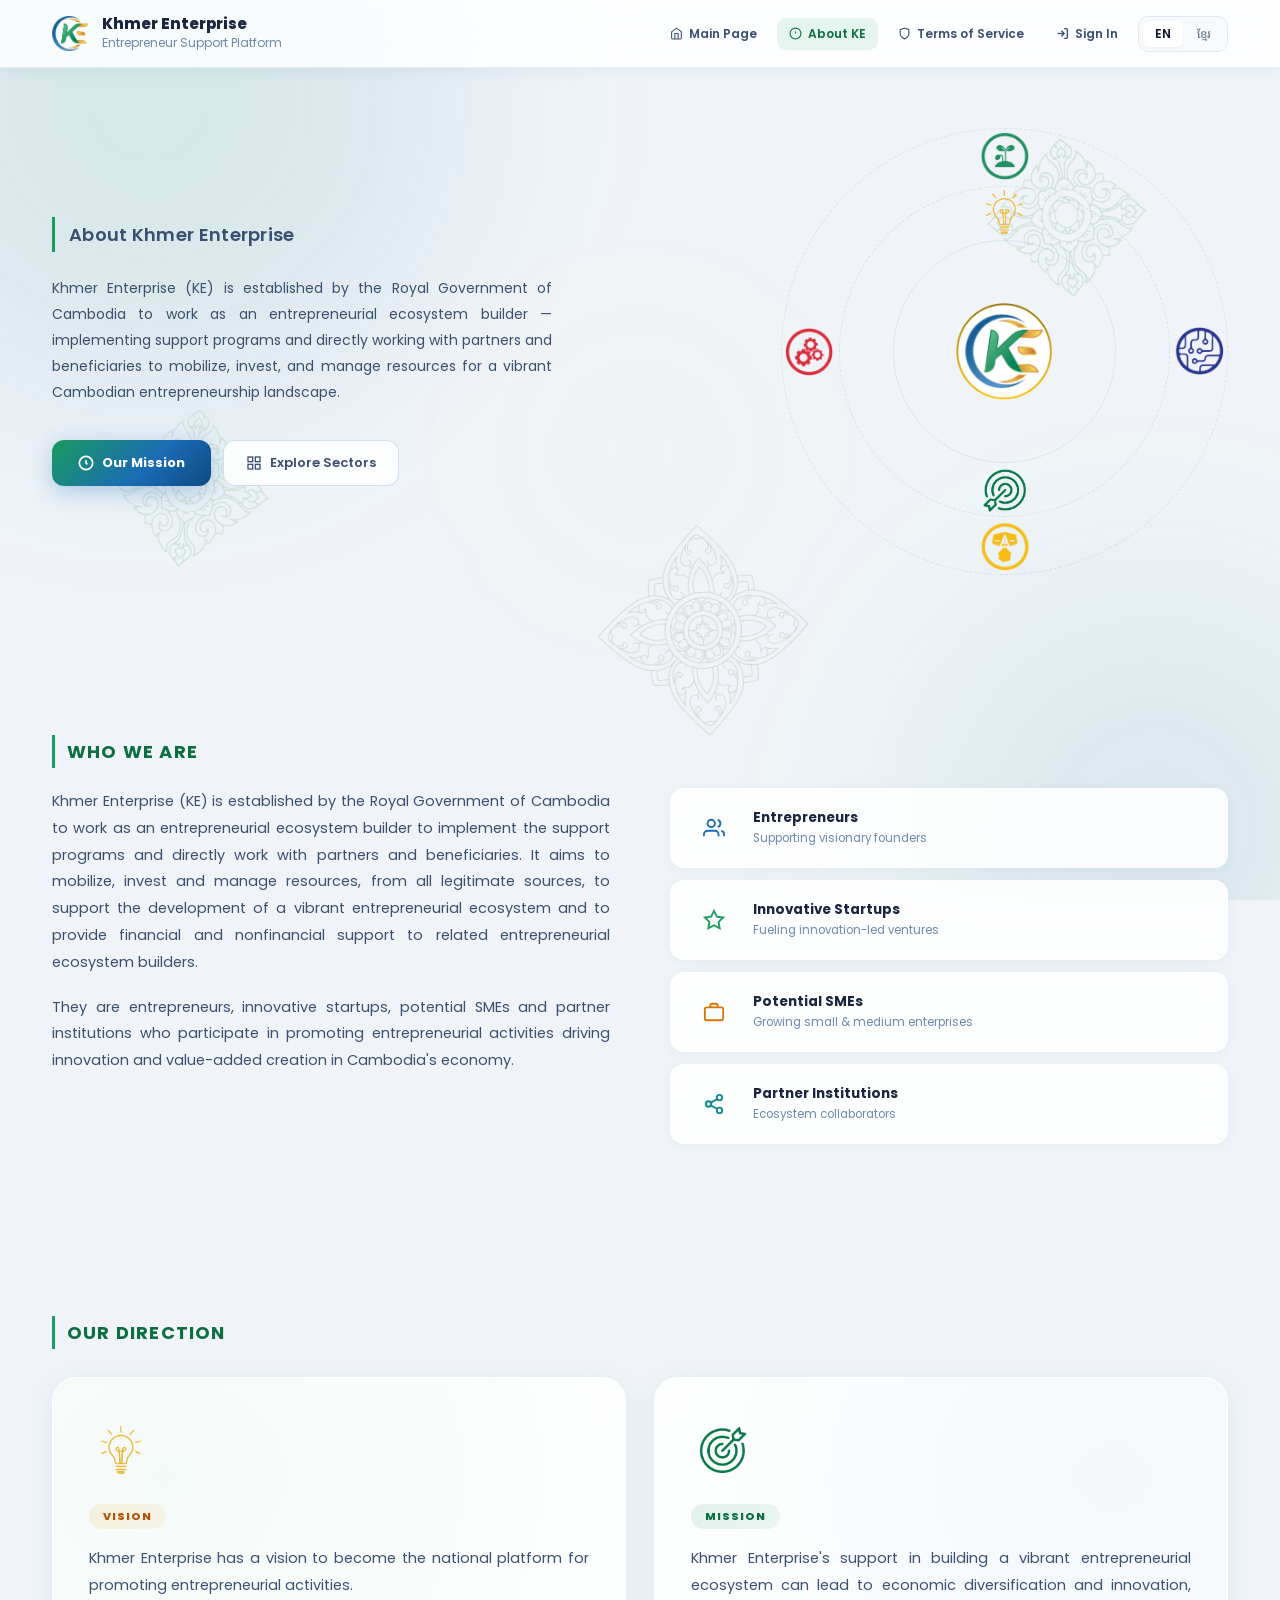
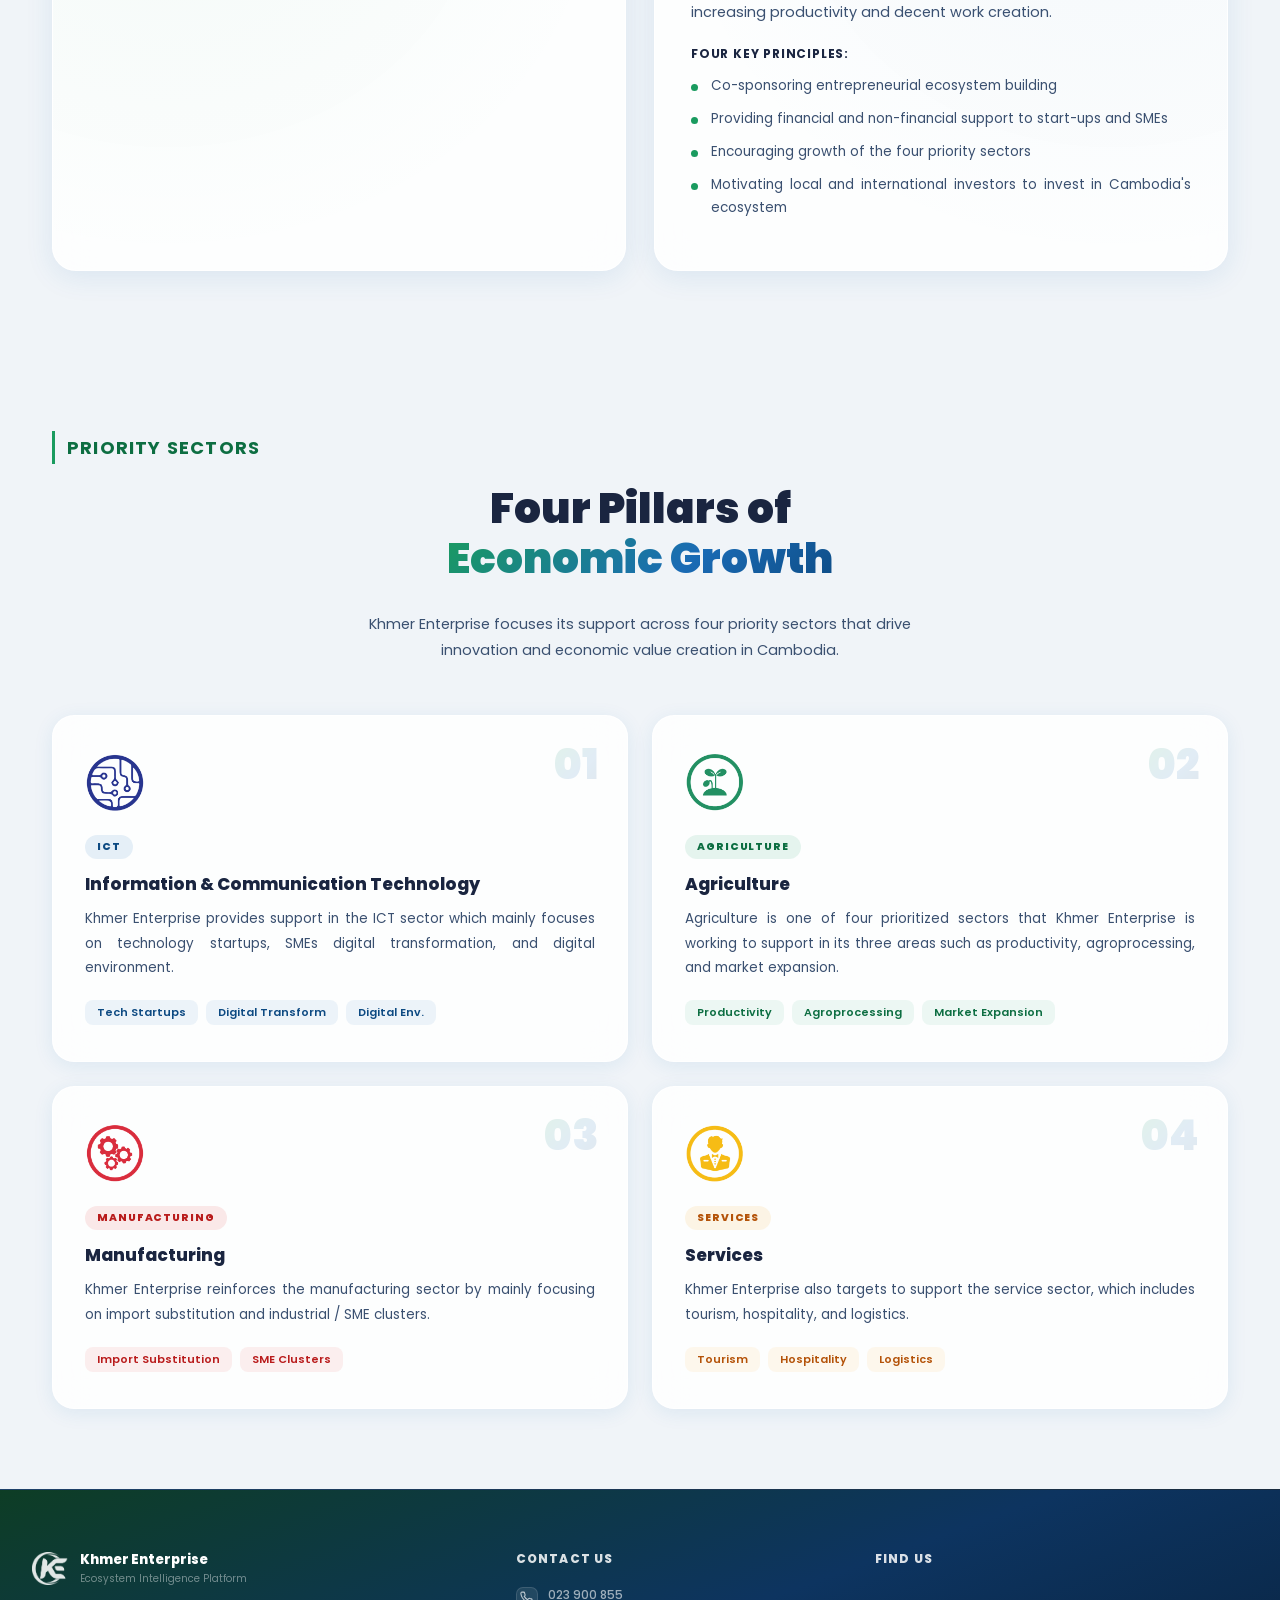
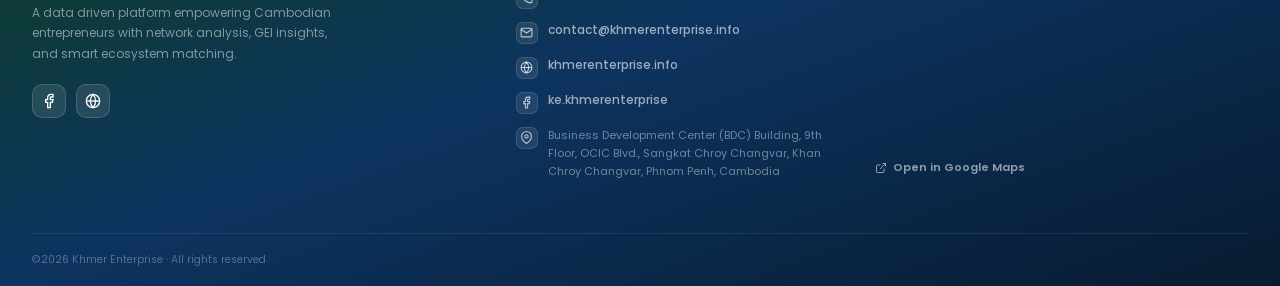
==== commit 044b60d3: "so sleepy" ====
--- a/aboutke.html
+++ b/aboutke.html
@@ -40,6 +40,10 @@
       <a href="aboutke.html" class="nav-link active">
         <svg xmlns="http://www.w3.org/2000/svg" width="13" height="13" viewBox="0 0 24 24" fill="none" stroke="currentColor" stroke-width="2"><circle cx="12" cy="12" r="10"/><line x1="12" y1="8" x2="12" y2="12"/><line x1="12" y1="16" x2="12.01" y2="16"/></svg>
         <span data-en="About KE" data-kh="អំពីសហគ្រិនខ្មែរ">About KE</span>
+      </a>
+      <a href="term.html" class="nav-link">
+        <svg xmlns="http://www.w3.org/2000/svg" width="13" height="13" viewBox="0 0 24 24" fill="none" stroke="currentColor" stroke-width="2"><path d="M12 22s8-4 8-10V5l-8-3-8 3v7c0 6 8 10 8 10z"/></svg>
+        <span data-en="Terms of Service" data-kh="លក្ខខណ្ឌសេវាកម្ម">Terms of Service</span>
       </a>
       <a href="login.html" class="nav-link">
         <svg xmlns="http://www.w3.org/2000/svg" width="13" height="13" viewBox="0 0 24 24" fill="none" stroke="currentColor" stroke-width="2.5"><path d="M15 3h4a2 2 0 0 1 2 2v14a2 2 0 0 1-2 2h-4"/><polyline points="10 17 15 12 10 7"/><line x1="15" y1="12" x2="3" y2="12"/></svg>
--- a/css/aboutke.css
+++ b/css/aboutke.css
@@ -490,7 +490,7 @@
   margin-bottom:20px; display:flex; align-items:center; justify-content:center;
   background:transparent;
 }
-.sector-icon-img { width:100%; height:100%; object-fit:contain; padding:6px; }
+.sector-icon-img { width:100%; height:100%; object-fit:contain; padding:1px; }
 .sector-icon-fallback {
   width:100%; height:100%; display:flex; align-items:center; justify-content:center;
   color:var(--blue);
@@ -502,8 +502,8 @@
   background:rgba(26,107,181,.10); color:var(--blue-dark);
 }
 .sector-tag-green  { background:rgba(26,155,95,.10); color:var(--green-dark); }
-.sector-tag-orange { background:rgba(220,38,38,.10); color:#b91c1c; }
-.sector-tag-teal   { background:rgba(245,158,11,.10); color:#b45309; }
+.sector-tag-red { background:rgba(220,38,38,.10); color:#b91c1c; }
+.sector-tag-yellow   { background:rgba(245,158,11,.10); color:#b45309; }
 
 .sector-title {
   font-size:17px; font-weight:800; color:var(--text-dark); margin-bottom:12px; line-height:1.3;
@@ -519,8 +519,8 @@
   background:rgba(26,107,181,.07); color:var(--blue-dark);
 }
 .stag-green  { background:rgba(26,155,95,.07); color:var(--green-dark); }
-.stag-orange { background:rgba(220,38,38,.07); color:#b91c1c; }
-.stag-teal   { background:rgba(245,158,11,.07); color:#b45309; }
+.stag-red { background:rgba(220,38,38,.07); color:#b91c1c; }
+.stag-yellow   { background:rgba(245,158,11,.07); color:#b45309; }
 
 /* ══════════════ CTA ══════════════ */
 .cta-section { padding:80px 32px; }
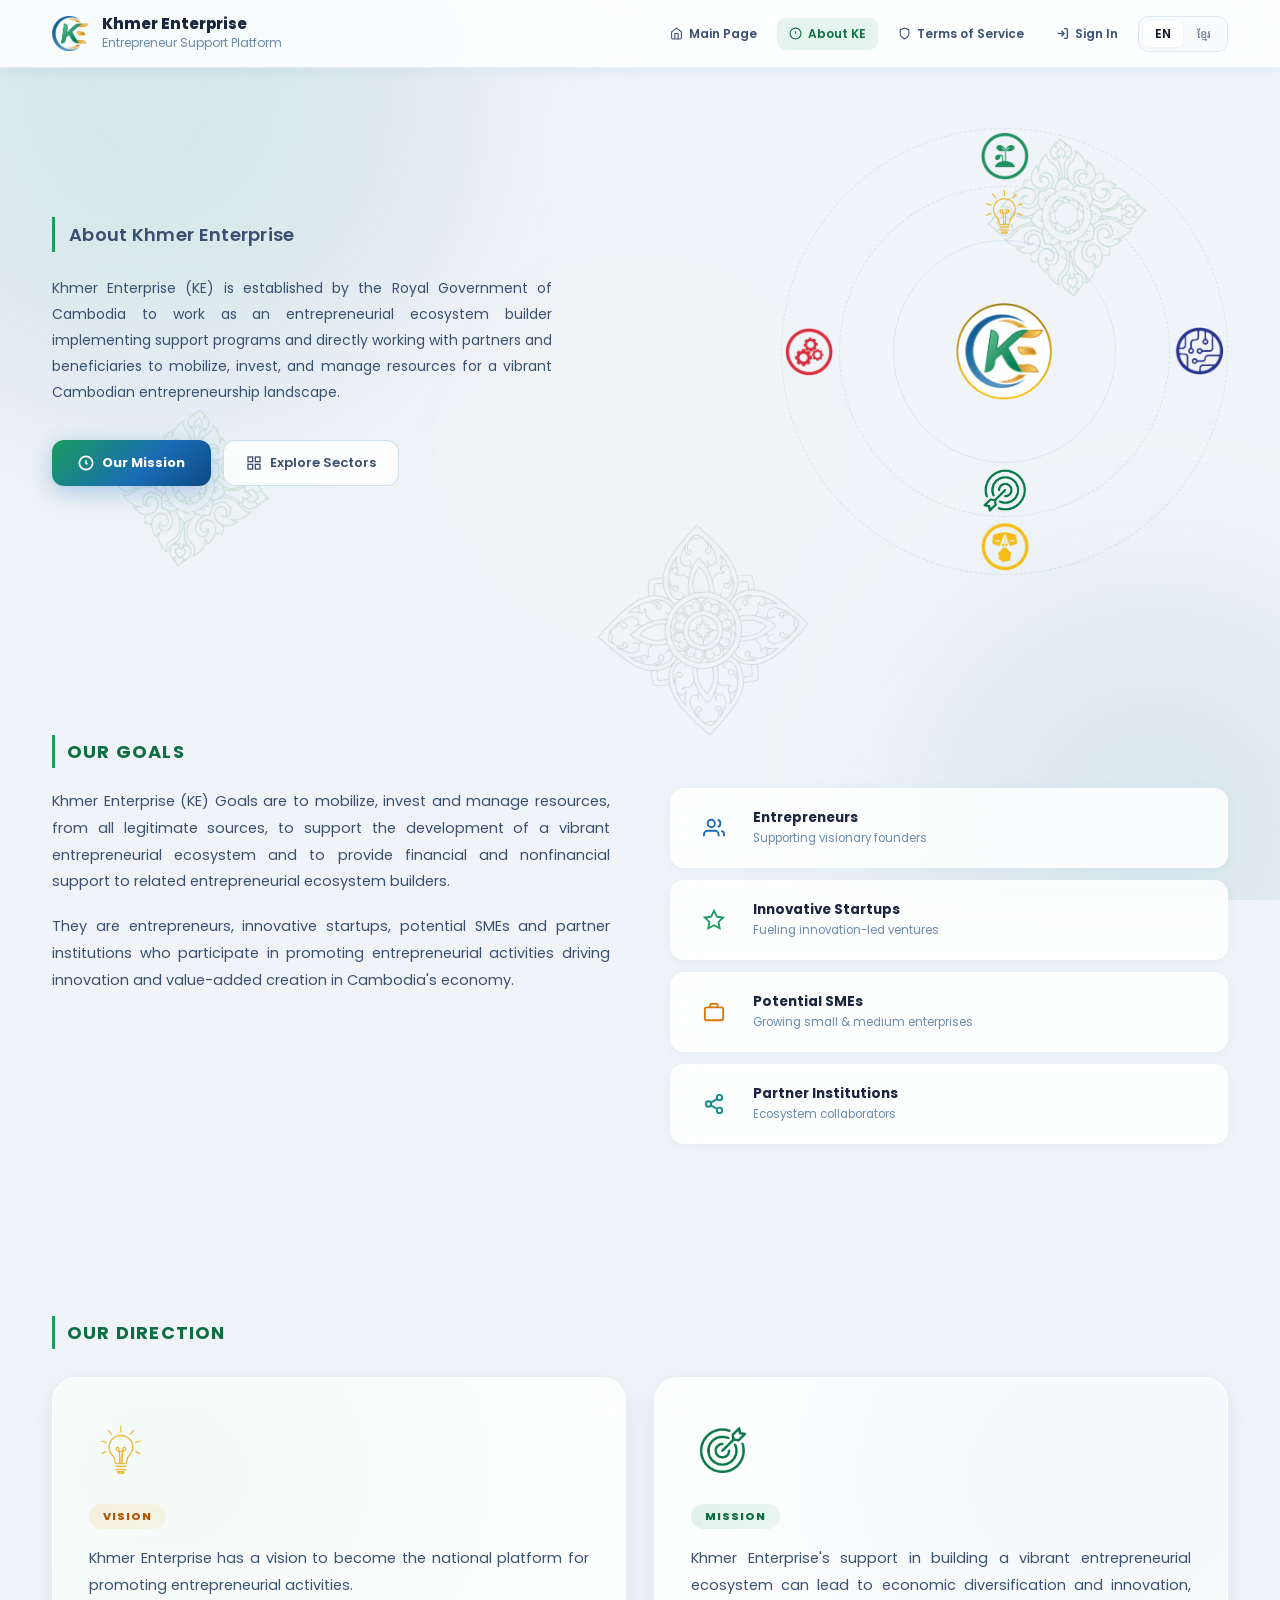
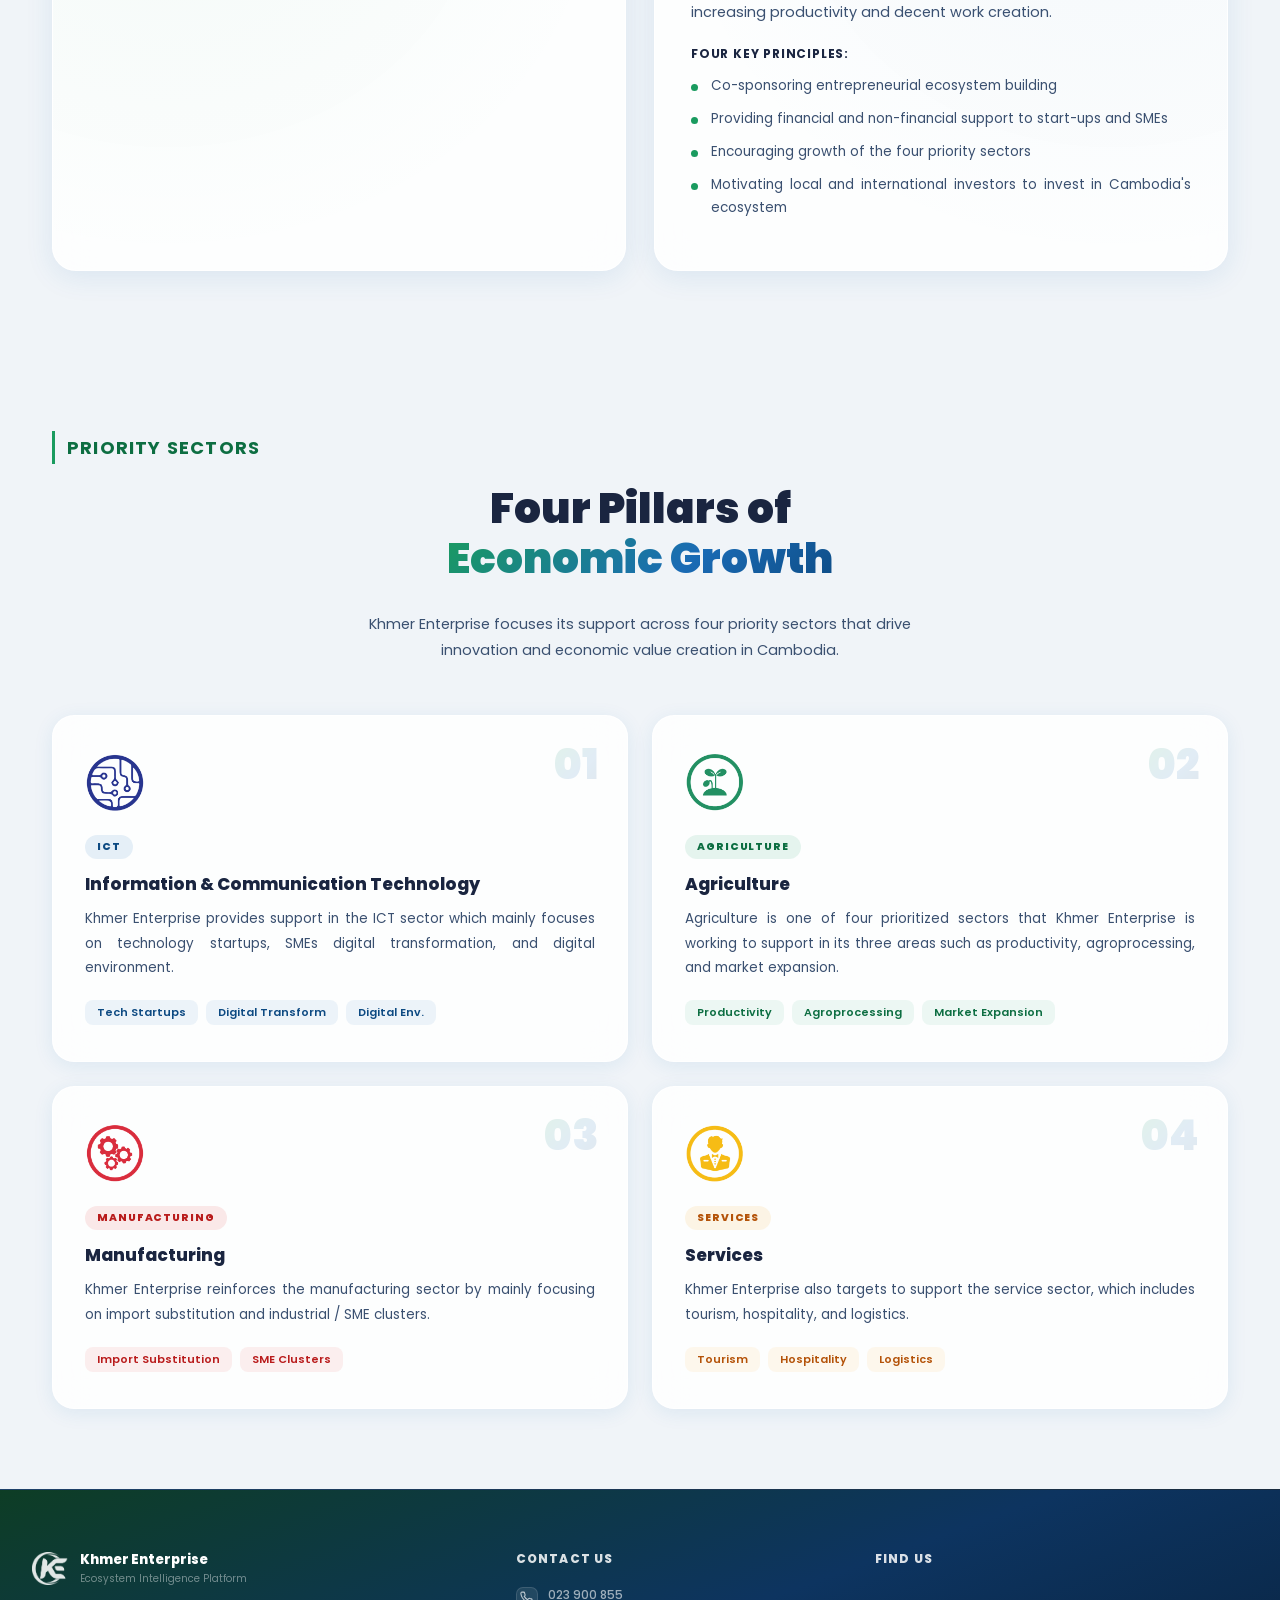
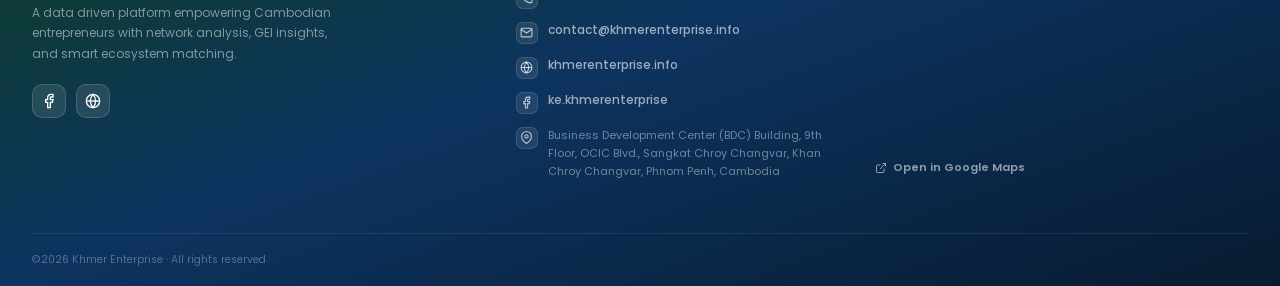
==== commit 6edb90fb: "heh" ====
--- a/aboutke.html
+++ b/aboutke.html
@@ -68,9 +68,9 @@
       <span data-en="About Khmer Enterprise" data-kh="អំពីសហគ្រិនខ្មែរ">About Khmer Enterprise</span>
     </div>
     <p class="ake-hero-desc" data-aos="fade-up" data-aos-delay="160"
-       data-en="Khmer Enterprise (KE) is established by the Royal Government of Cambodia to work as an entrepreneurial ecosystem builder — implementing support programs and directly working with partners and beneficiaries to mobilize, invest, and manage resources for a vibrant Cambodian entrepreneurship landscape."
+       data-en="Khmer Enterprise (KE) is established by the Royal Government of Cambodia to work as an entrepreneurial ecosystem builder implementing support programs and directly working with partners and beneficiaries to mobilize, invest, and manage resources for a vibrant Cambodian entrepreneurship landscape."
        data-kh="សហគ្រិនខ្មែរ (KE) ត្រូវបានបង្កើតឡើងដោយរាជរដ្ឋាភិបាលកម្ពុជាដើម្បីដើរតួជាអ្នកកសាងប្រព័ន្ធអេកូឡូស៊ីសហគ្រិន ក្នុងការអនុវត្តកម្មវិធីគាំទ្រ និងធ្វើការដោយផ្ទាល់ជាមួយដៃគូ និងអ្នកទទួលផល ដើម្បីគ្រប់គ្រងធនធានសម្រាប់ការអភិវឌ្ឍសហគ្រិនភាពនៅកម្ពុជា។">
-      Khmer Enterprise (KE) is established by the Royal Government of Cambodia to work as an entrepreneurial ecosystem builder — implementing support programs and directly working with partners and beneficiaries to mobilize, invest, and manage resources for a vibrant Cambodian entrepreneurship landscape.
+      Khmer Enterprise (KE) is established by the Royal Government of Cambodia to work as an entrepreneurial ecosystem builder implementing support programs and directly working with partners and beneficiaries to mobilize, invest, and manage resources for a vibrant Cambodian entrepreneurship landscape.
     </p>
     <div class="ake-hero-actions" data-aos="fade-up" data-aos-delay="240">
       <a href="#vision-mission" class="btn-primary">
@@ -135,14 +135,14 @@
 <section class="ake-section" id="about">
   <div class="ake-section-inner">
     <div class="ake-section-label" data-aos="fade-up">
-      <span data-en="Who We Are" data-kh="សហគ្រិនខ្មែរជានរណា">Who We Are</span>
+      <span data-en="Our Goals" data-kh="គោលបំណងរបស់យើង">Our Goals</span>
     </div>
     <div class="about-two-col" data-aos="fade-up" data-aos-delay="60">
       <div class="about-text-block">
         <p class="about-para"
-           data-en="Khmer Enterprise (KE) is established by the Royal Government of Cambodia to work as an entrepreneurial ecosystem builder to implement the support programs and directly work with partners and beneficiaries. It aims to mobilize, invest and manage resources, from all legitimate sources, to support the development of a vibrant entrepreneurial ecosystem and to provide financial and nonfinancial support to related entrepreneurial ecosystem builders."
-           data-kh="សហគ្រិនខ្មែរ (KE) ត្រូវបានបង្កើតឡើងដោយរាជរដ្ឋាភិបាលកម្ពុជាដើម្បីដើរតួជាអ្នកកសាងប្រព័ន្ធអេកូឡូស៊ីសហគ្រិន ក្នុងការអនុវត្តកម្មវិធីគាំទ្រនានា និងធ្វើការដោយផ្ទាល់ជាមួយដៃគូ និងអ្នកទទួលផល។ សហគ្រិនខ្មែរមានគោលបំណងកៀរគរ វិនិយោគ និងគ្រប់គ្រងធនធានពីប្រភពស្របច្បាប់ទាំងឡាយ ដើម្បីគាំទ្រដល់ការអភិវឌ្ឍប្រព័ន្ធអេកូឡូស៊ីសហគ្រិនភាពដែលមានភាពរស់រវើក និងផ្តល់ការគាំទ្រផ្នែកហិរញ្ញវត្ថុ និងមិនមែនហិរញ្ញវត្ថុ ដល់អ្នកកសាងពាក់ព័ន្ធ ក្នុងប្រព័ន្ធអេកូឡូស៊ីសហគ្រិនភាព។">
-          Khmer Enterprise (KE) is established by the Royal Government of Cambodia to work as an entrepreneurial ecosystem builder to implement the support programs and directly work with partners and beneficiaries. It aims to mobilize, invest and manage resources, from all legitimate sources, to support the development of a vibrant entrepreneurial ecosystem and to provide financial and nonfinancial support to related entrepreneurial ecosystem builders.
+           data-en="Khmer Enterprise (KE) Goals are to mobilize, invest and manage resources, from all legitimate sources, to support the development of a vibrant entrepreneurial ecosystem and to provide financial and nonfinancial support to related entrepreneurial ecosystem builders."
+           data-kh="សហគ្រិនខ្មែរ (KE) មានគោលបំណងក្នុងការកៀរគរ វិនិយោគ និងគ្រប់គ្រងធនធានពីប្រភពស្របច្បាប់ទាំងឡាយ ដើម្បីគាំទ្រដល់ការអភិវឌ្ឍប្រព័ន្ធអេកូឡូស៊ីសហគ្រិនភាពដែលមានភាពរស់រវើក និងផ្តល់ការគាំទ្រផ្នែកហិរញ្ញវត្ថុ និងមិនមែនហិរញ្ញវត្ថុ ដល់អ្នកកសាងពាក់ព័ន្ធ ក្នុងប្រព័ន្ធអេកូឡូស៊ីសហគ្រិនភាព។">
+          Khmer Enterprise (KE) Goals are to mobilize, invest and manage resources, from all legitimate sources, to support the development of a vibrant entrepreneurial ecosystem and to provide financial and nonfinancial support to related entrepreneurial ecosystem builders.
         </p>
         <p class="about-para"
            data-en="They are entrepreneurs, innovative startups, potential SMEs and partner institutions who participate in promoting entrepreneurial activities driving innovation and value-added creation in Cambodia's economy."
